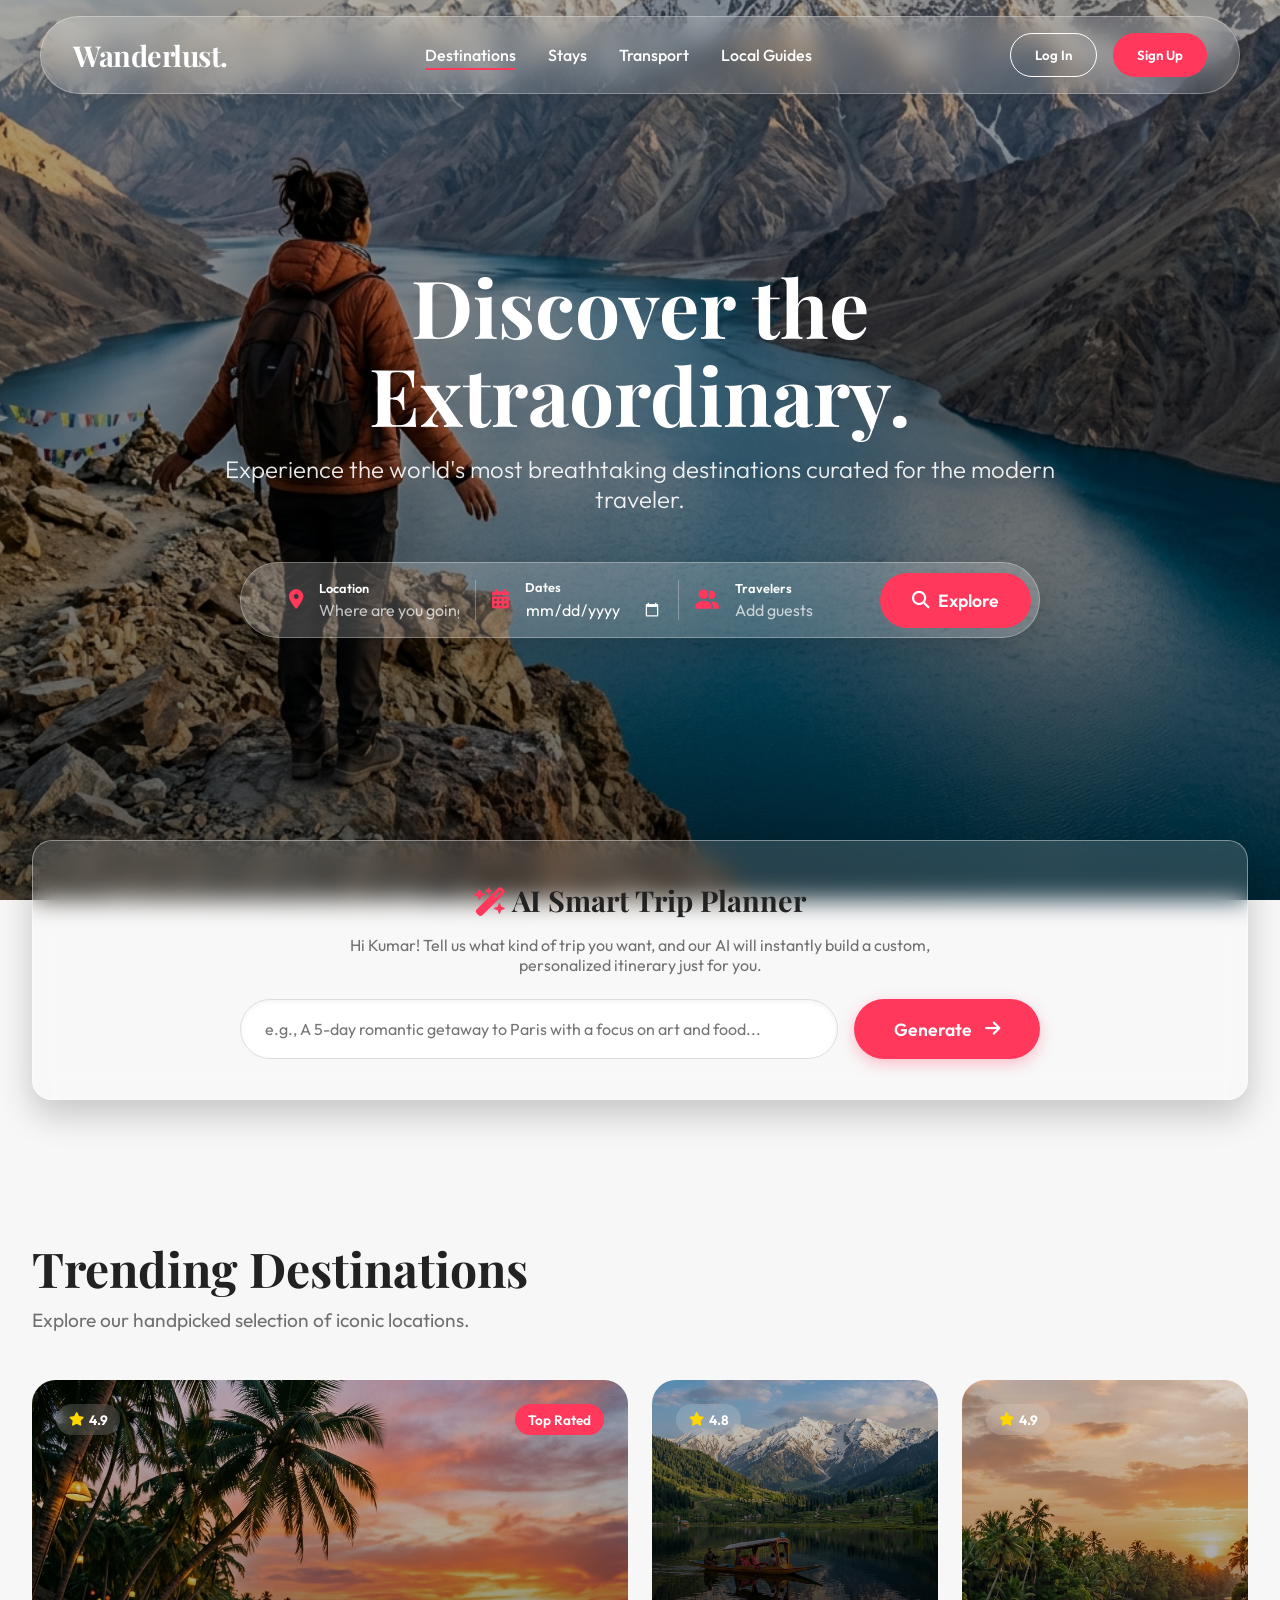
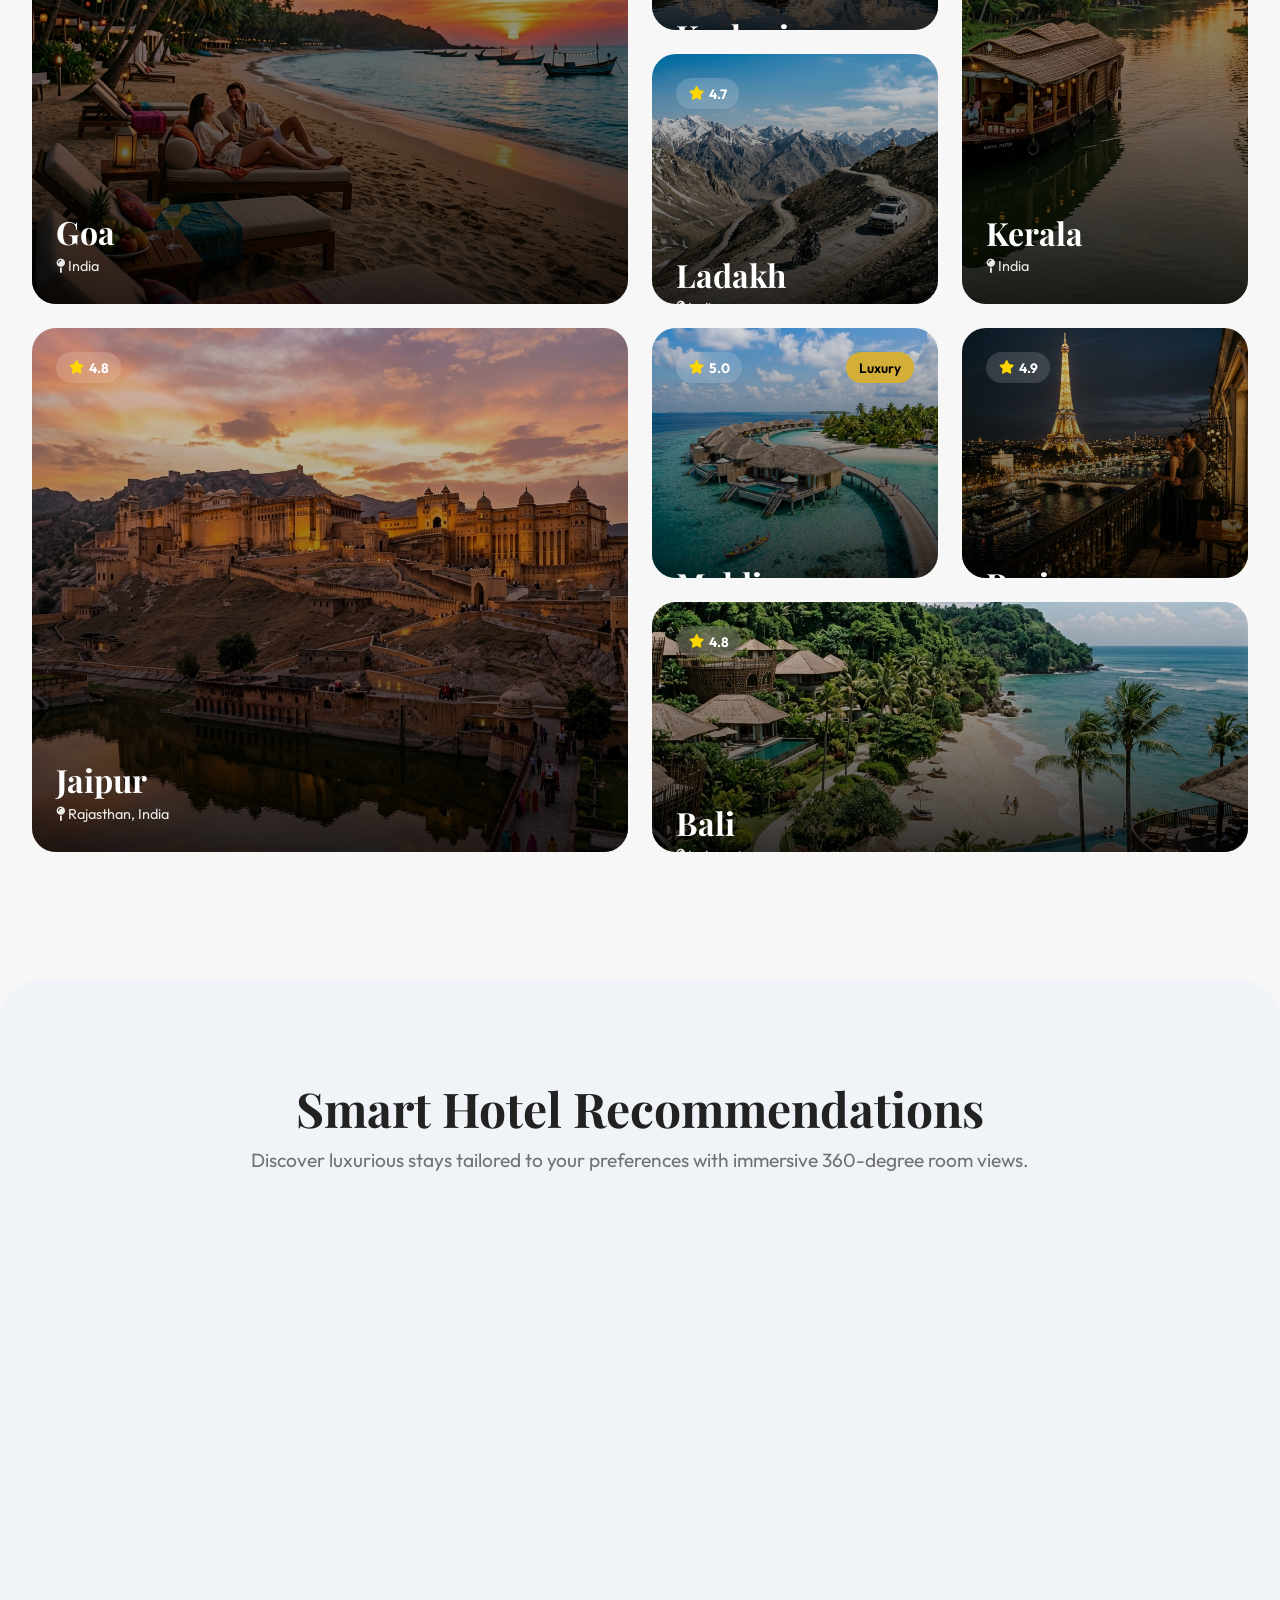
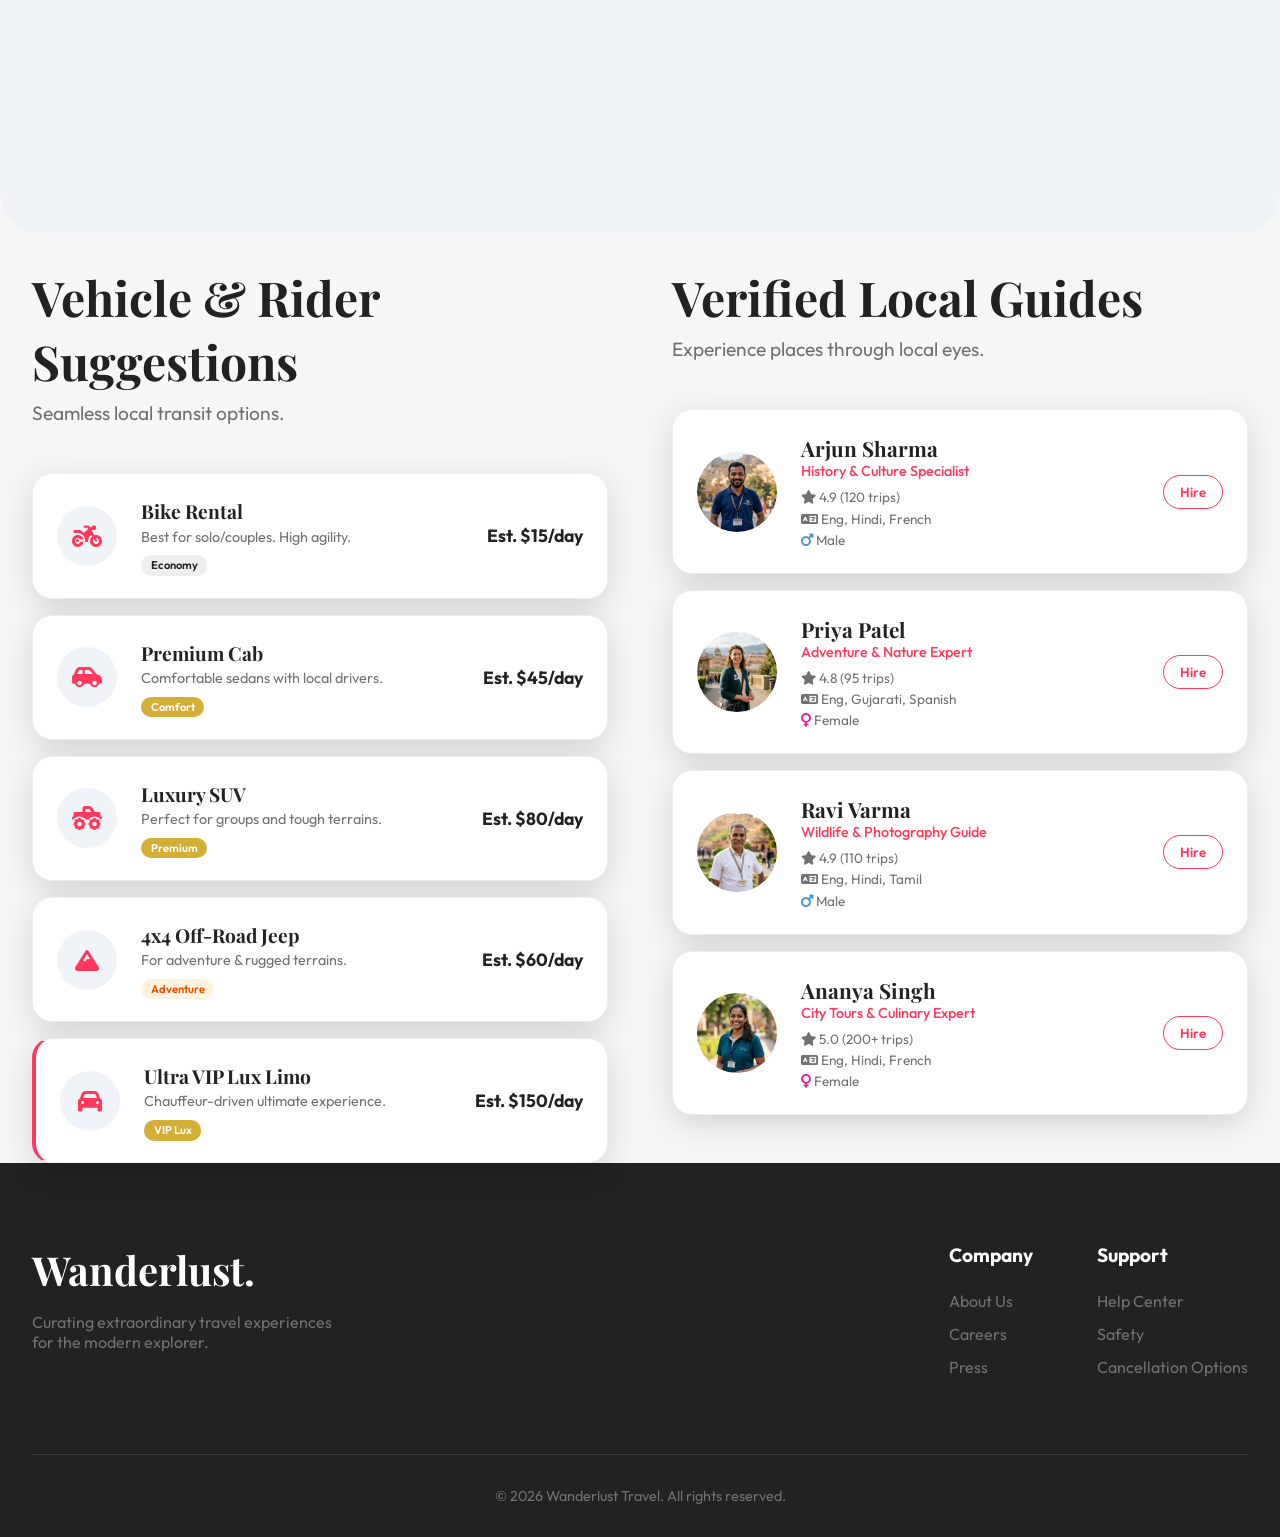
==== target/classes/static/index.html @ cfe23623 "first commit" ====
<!DOCTYPE html>
<html lang="en">
<head>
    <meta charset="UTF-8">
    <meta name="viewport" content="width=device-width, initial-scale=1.0">
    <title>Wanderlust - Luxury Travel & Smart Tourism</title>
    <!-- Google Fonts -->
    <link rel="preconnect" href="https://fonts.googleapis.com">
    <link rel="preconnect" href="https://fonts.gstatic.com" crossorigin>
    <link href="https://fonts.googleapis.com/css2?family=Outfit:wght@300;400;500;600;700;800&family=Playfair+Display:ital,wght@0,400;0,600;0,700;1,400&display=swap" rel="stylesheet">
    <!-- FontAwesome -->
    <link rel="stylesheet" href="https://cdnjs.cloudflare.com/ajax/libs/font-awesome/6.4.0/css/all.min.css">
    <!-- Custom CSS -->
    <link rel="stylesheet" href="css/style.css">
</head>
<body>
    <!-- Navbar -->
    <nav class="navbar glass">
        <div class="logo">
            <h2>Wanderlust.</h2>
        </div>
        <ul class="nav-links">
            <li><a href="#destinations" class="active">Destinations</a></li>
            <li><a href="#hotels">Stays</a></li>
            <li><a href="#transport">Transport</a></li>
            <li><a href="#guides">Local Guides</a></li>
        </ul>
        <div class="nav-actions" id="nav-actions-container">
            <button class="btn btn-outline" id="btn-login" onclick="openAuthModal('login')">Log In</button>
            <button class="btn btn-primary" id="btn-signup" onclick="openAuthModal('register')">Sign Up</button>
        </div>
    </nav>

    <!-- Hero Section -->
    <header class="hero" id="home">
        <div class="hero-bg" id="hero-bg-interactive" style="background-image: url('images/leh_hero_bg.png');"></div>
        <div class="hero-overlay"></div>
        <div class="hero-content">
            <h1 class="hero-title">Discover the Extraordinary.</h1>
            <p class="hero-subtitle">Experience the world's most breathtaking destinations curated for the modern traveler.</p>
            
            <div class="search-bar glass">
                <div class="search-input">
                    <i class="fa-solid fa-location-dot"></i>
                    <div style="position: relative; width: 100%;">
                        <label>Location</label>
                        <input type="text" id="search-location" placeholder="Where are you going?" oninput="handleLocationSearch(this.value)" autocomplete="off">
                        <div id="location-suggestions" class="suggestions-box"></div>
                    </div>
                </div>
                <div class="divider"></div>
                <div class="search-input">
                    <i class="fa-solid fa-calendar-days"></i>
                    <div>
                        <label>Dates</label>
                        <input type="date" id="search-dates" style="color-scheme: dark;">
                    </div>
                </div>
                <div class="divider"></div>
                <div class="search-input">
                    <i class="fa-solid fa-user-group"></i>
                    <div>
                        <label>Travelers</label>
                        <input type="text" placeholder="Add guests">
                    </div>
                </div>
                <button class="btn btn-search" onclick="document.getElementById('destinations').scrollIntoView({behavior: 'smooth'})"><i class="fa-solid fa-magnifying-glass"></i> Explore</button>
            </div>
        </div>
    </header>

    <!-- Personalized AI Travel Planner Section -->
    <section class="container" style="position: relative; z-index: 10; margin-top: -60px; margin-bottom: 40px;">
        <div class="glass" style="padding: 2.5rem; border-radius: 20px; display: flex; flex-direction: column; gap: 1rem; align-items: center; text-align: center; border: 1px solid rgba(255, 255, 255, 0.4); box-shadow: 0 15px 35px rgba(0,0,0,0.2);">
            <h3 style="font-size: 1.8rem; color: var(--dark); font-family: var(--font-heading);">
                <i class="fa-solid fa-wand-magic-sparkles" style="color: var(--primary);"></i> AI Smart Trip Planner
            </h3>
            <p style="color: var(--dark-muted); font-size: 1rem; max-width: 600px;">
                Hi Kumar! Tell us what kind of trip you want, and our AI will instantly build a custom, personalized itinerary just for you.
            </p>
            <div style="display: flex; width: 100%; max-width: 800px; gap: 1rem; flex-wrap: wrap; margin-top: 0.5rem;">
                <input type="text" id="ai-prompt" placeholder="e.g., A 5-day romantic getaway to Paris with a focus on art and food..." style="flex: 1; padding: 1.2rem 1.5rem; border: 1px solid #ddd; border-radius: 50px; font-size: 1rem; min-width: 250px; outline: none; box-shadow: inset 0 2px 5px rgba(0,0,0,0.05); font-family: var(--font-body);">
                <button class="btn btn-primary" onclick="generateAITrip()" style="border-radius: 50px; padding: 0 2.5rem; font-size: 1.1rem; display: flex; align-items: center; gap: 0.8rem; box-shadow: 0 5px 15px rgba(255,56,92,0.3);">
                    Generate <i class="fa-solid fa-arrow-right"></i>
                </button>
            </div>
            
            <!-- AI Result Area -->
            <div id="ai-result" style="display: none; width: 100%; max-width: 800px; text-align: left; background: #fff; padding: 2rem; border-radius: 16px; margin-top: 1.5rem; border: 1px solid #EEE; box-shadow: 0 10px 20px rgba(0,0,0,0.05);">
                <div id="ai-loader" style="display: flex; align-items: center; gap: 1rem; color: var(--dark-muted);">
                    <i class="fa-solid fa-circle-notch fa-spin" style="font-size: 1.5rem; color: var(--primary);"></i> 
                    <span>Analyzing your preferences and crafting the perfect journey...</span>
                </div>
                <div id="ai-content" style="display: none;">
                    <!-- Injected by JS -->
                </div>
            </div>
        </div>
    </section>
    <!-- Destinations Section -->
    <section class="destinations" id="destinations">
        <div class="section-header">
            <h2>Trending Destinations</h2>
            <p>Explore our handpicked selection of iconic locations.</p>
        </div>
        
        <div class="gallery-grid">
            <!-- Goa -->
            <div class="destination-card large-card">
                <div class="card-bg" style="background-image: url('images/goa_beach_1778876151732.png');"></div>
                <div class="card-overlay"></div>
                <div class="card-content">
                    <div class="card-header">
                        <span class="badge rating"><i class="fa-solid fa-star"></i> 4.9</span>
                        <span class="badge tag">Top Rated</span>
                    </div>
                    <div class="card-info">
                        <h3>Goa</h3>
                        <p class="location"><i class="fa-solid fa-map-pin"></i> India</p>
                        <p class="tagline">The ultimate party & beach paradise.</p>
                        
                        <div class="famous-for">
                            <h4>Famous For:</h4>
                            <div class="feature-chips">
                                <span class="chip"><i class="fa-solid fa-umbrella-beach"></i> Beaches</span>
                                <span class="chip"><i class="fa-solid fa-martini-glass-citrus"></i> Nightlife</span>
                                <span class="chip"><i class="fa-solid fa-water"></i> Water Sports</span>
                                <span class="chip"><i class="fa-solid fa-fish"></i> Seafood</span>
                            </div>
                            <button class="btn btn-explore mt-2" onclick="openExploreModal(this)">Explore More <i class="fa-solid fa-arrow-right"></i></button>
                        </div>
                    </div>
                </div>
            </div>

            <!-- Kashmir -->
            <div class="destination-card">
                <div class="card-bg" style="background-image: url('images/kashmir_valley_1778876169621.png');"></div>
                <div class="card-overlay"></div>
                <div class="card-content">
                    <div class="card-header">
                        <span class="badge rating"><i class="fa-solid fa-star"></i> 4.8</span>
                    </div>
                    <div class="card-info">
                        <h3>Kashmir</h3>
                        <p class="location"><i class="fa-solid fa-map-pin"></i> India</p>
                        <p class="tagline">Paradise on Earth.</p>
                        <div class="famous-for">
                            <h4>Famous For:</h4>
                            <div class="feature-chips">
                                <span class="chip"><i class="fa-regular fa-snowflake"></i> Snowfall</span>
                                <span class="chip"><i class="fa-solid fa-mountain"></i> Valleys</span>
                                <span class="chip"><i class="fa-solid fa-sailboat"></i> Shikara</span>
                            </div>
                            <button class="btn btn-explore mt-2" onclick="openExploreModal(this)">Explore More</button>
                        </div>
                    </div>
                </div>
            </div>

            <!-- Kerala -->
            <div class="destination-card tall-card">
                <div class="card-bg" style="background-image: url('images/kerala_backwaters_1778876183396.png');"></div>
                <div class="card-overlay"></div>
                <div class="card-content">
                    <div class="card-header">
                        <span class="badge rating"><i class="fa-solid fa-star"></i> 4.9</span>
                    </div>
                    <div class="card-info">
                        <h3>Kerala</h3>
                        <p class="location"><i class="fa-solid fa-map-pin"></i> India</p>
                        <p class="tagline">God's own country.</p>
                        <div class="famous-for">
                            <h4>Famous For:</h4>
                            <div class="feature-chips">
                                <span class="chip"><i class="fa-solid fa-leaf"></i> Nature</span>
                                <span class="chip"><i class="fa-solid fa-spa"></i> Ayurveda</span>
                                <span class="chip"><i class="fa-solid fa-ship"></i> Houseboats</span>
                            </div>
                            <button class="btn btn-explore mt-2" onclick="openExploreModal(this)">Explore More</button>
                        </div>
                    </div>
                </div>
            </div>

            <!-- Ladakh -->
            <div class="destination-card">
                <div class="card-bg" style="background-image: url('images/ladakh_mountains_1778876199511.png');"></div>
                <div class="card-overlay"></div>
                <div class="card-content">
                    <div class="card-header">
                        <span class="badge rating"><i class="fa-solid fa-star"></i> 4.7</span>
                    </div>
                    <div class="card-info">
                        <h3>Ladakh</h3>
                        <p class="location"><i class="fa-solid fa-map-pin"></i> India</p>
                        <p class="tagline">The land of high passes.</p>
                        <div class="famous-for">
                            <h4>Famous For:</h4>
                            <div class="feature-chips">
                                <span class="chip"><i class="fa-solid fa-motorcycle"></i> Biking</span>
                                <span class="chip"><i class="fa-solid fa-mountain-sun"></i> Adventure</span>
                            </div>
                            <button class="btn btn-explore mt-2" onclick="openExploreModal(this)">Explore More</button>
                        </div>
                    </div>
                </div>
            </div>

            <!-- Jaipur -->
            <div class="destination-card large-card">
                <div class="card-bg" style="background-image: url('images/jaipur_palace_1778876221157.png');"></div>
                <div class="card-overlay"></div>
                <div class="card-content">
                    <div class="card-header">
                        <span class="badge rating"><i class="fa-solid fa-star"></i> 4.8</span>
                    </div>
                    <div class="card-info">
                        <h3>Jaipur</h3>
                        <p class="location"><i class="fa-solid fa-map-pin"></i> Rajasthan, India</p>
                        <p class="tagline">The Pink City.</p>
                        <div class="famous-for">
                            <h4>Famous For:</h4>
                            <div class="feature-chips">
                                <span class="chip"><i class="fa-brands fa-fort-awesome"></i> Palaces & Forts</span>
                                <span class="chip"><i class="fa-solid fa-masks-theater"></i> Culture</span>
                                <span class="chip"><i class="fa-solid fa-shop"></i> Markets</span>
                            </div>
                            <button class="btn btn-explore mt-2" onclick="openExploreModal(this)">Explore More</button>
                        </div>
                    </div>
                </div>
            </div>

            <!-- Maldives -->
            <div class="destination-card">
                <div class="card-bg" style="background-image: url('images/maldives_resort_1778876240155.png');"></div>
                <div class="card-overlay"></div>
                <div class="card-content">
                    <div class="card-header">
                        <span class="badge rating"><i class="fa-solid fa-star"></i> 5.0</span>
                        <span class="badge tag luxury">Luxury</span>
                    </div>
                    <div class="card-info">
                        <h3>Maldives</h3>
                        <p class="location"><i class="fa-solid fa-map-pin"></i> Maldives</p>
                        <p class="tagline">A tropical paradise.</p>
                        <div class="famous-for">
                            <h4>Famous For:</h4>
                            <div class="feature-chips">
                                <span class="chip"><i class="fa-solid fa-house-tsunami"></i> Water Villas</span>
                                <span class="chip"><i class="fa-solid fa-ring"></i> Honeymoon</span>
                                <span class="chip"><i class="fa-solid fa-mask-face"></i> Scuba Diving</span>
                            </div>
                            <button class="btn btn-explore mt-2" onclick="openExploreModal(this)">Explore More</button>
                        </div>
                    </div>
                </div>
            </div>

            <!-- Paris -->
            <div class="destination-card">
                <div class="card-bg" style="background-image: url('images/paris_eiffel_1778876257651.png');"></div>
                <div class="card-overlay"></div>
                <div class="card-content">
                    <div class="card-header">
                        <span class="badge rating"><i class="fa-solid fa-star"></i> 4.9</span>
                    </div>
                    <div class="card-info">
                        <h3>Paris</h3>
                        <p class="location"><i class="fa-solid fa-map-pin"></i> France</p>
                        <p class="tagline">The city of love & lights.</p>
                        <div class="famous-for">
                            <h4>Famous For:</h4>
                            <div class="feature-chips">
                                <span class="chip"><i class="fa-solid fa-monument"></i> Eiffel Tower</span>
                                <span class="chip"><i class="fa-solid fa-shirt"></i> Fashion</span>
                                <span class="chip"><i class="fa-solid fa-mug-hot"></i> Cafes</span>
                            </div>
                            <button class="btn btn-explore mt-2" onclick="openExploreModal(this)">Explore More</button>
                        </div>
                    </div>
                </div>
            </div>

            <!-- Bali -->
            <div class="destination-card wide-card">
                <div class="card-bg" style="background-image: url('images/bali_beach_1778876276619.png');"></div>
                <div class="card-overlay"></div>
                <div class="card-content">
                    <div class="card-header">
                        <span class="badge rating"><i class="fa-solid fa-star"></i> 4.8</span>
                    </div>
                    <div class="card-info">
                        <h3>Bali</h3>
                        <p class="location"><i class="fa-solid fa-map-pin"></i> Indonesia</p>
                        <p class="tagline">Island of the Gods.</p>
                        <div class="famous-for">
                            <h4>Famous For:</h4>
                            <div class="feature-chips">
                                <span class="chip"><i class="fa-solid fa-umbrella-beach"></i> Beaches</span>
                                <span class="chip"><i class="fa-solid fa-hotel"></i> Resorts</span>
                                <span class="chip"><i class="fa-solid fa-music"></i> Nightlife</span>
                                <span class="chip"><i class="fa-solid fa-leaf"></i> Nature</span>
                            </div>
                            <button class="btn btn-explore mt-2" onclick="openExploreModal(this)">Explore More</button>
                        </div>
                    </div>
                </div>
            </div>

        </div>
    </section>

    <!-- Smart Hotel Recommendations -->
    <section class="hotels" id="hotels">
        <div class="section-header center">
            <h2>Smart Hotel Recommendations</h2>
            <p>Discover luxurious stays tailored to your preferences with immersive 360-degree room views.</p>
        </div>
        
        <div class="hotel-carousel">
            <!-- Hotel 1 -->
            <div class="hotel-card glass">
                <div class="hotel-img" style="background-image: url('images/hotel_room_goa.png');">
                    <div class="heart-icon"><i class="fa-regular fa-heart"></i></div>
                    <button class="btn btn-360" onclick="open360Modal(3)"><i class="fa-solid fa-vr-cardboard"></i> 360° View</button>
                </div>
                <div class="hotel-details">
                    <div class="hotel-title-row">
                        <h3>Taj Exotica Resort</h3>
                        <span class="rating"><i class="fa-solid fa-star"></i> 5.0</span>
                    </div>
                    <p class="hotel-location"><i class="fa-solid fa-map-pin"></i> Goa, India</p>
                    <div class="hotel-facilities">
                        <span><i class="fa-solid fa-wifi"></i> Free Wifi</span>
                        <span><i class="fa-solid fa-person-swimming"></i> Pool</span>
                        <span><i class="fa-solid fa-utensils"></i> Breakfast</span>
                        <span><i class="fa-solid fa-spa"></i> Spa</span>
                    </div>
                    <div class="hotel-price-row">
                        <div class="price">
                            <h4>$350</h4>
                            <p>/ night</p>
                        </div>
                        <button class="btn btn-primary">Book Now</button>
                    </div>
                </div>
            </div>

            <!-- Additional hotels can be added here or generated dynamically -->
            <!-- Hotel 2 (Placeholder using same image for layout demo) -->
            <div class="hotel-card glass">
                <div class="hotel-img" style="background-image: url('images/hotel_room_palace.png');">
                    <div class="heart-icon"><i class="fa-regular fa-heart"></i></div>
                    <button class="btn btn-360" onclick="open360Modal(0)"><i class="fa-solid fa-vr-cardboard"></i> 360° View</button>
                </div>
                <div class="hotel-details">
                    <div class="hotel-title-row">
                        <h3>Rambagh Palace</h3>
                        <span class="rating"><i class="fa-solid fa-star"></i> 4.9</span>
                    </div>
                    <p class="hotel-location"><i class="fa-solid fa-map-pin"></i> Jaipur, India</p>
                    <div class="hotel-facilities">
                        <span><i class="fa-solid fa-wifi"></i> Free Wifi</span>
                        <span><i class="fa-solid fa-crown"></i> Royal Suite</span>
                        <span><i class="fa-solid fa-utensils"></i> Dining</span>
                    </div>
                    <div class="hotel-price-row">
                        <div class="price">
                            <h4>$450</h4>
                            <p>/ night</p>
                        </div>
                        <button class="btn btn-primary">Book Now</button>
                    </div>
                </div>
            </div>
            
            <div class="hotel-card glass">
                <div class="hotel-img" style="background-image: url('images/hotel_room_maldives.png');">
                    <div class="heart-icon"><i class="fa-regular fa-heart"></i></div>
                    <button class="btn btn-360" onclick="open360Modal(1)"><i class="fa-solid fa-vr-cardboard"></i> 360° View</button>
                </div>
                <div class="hotel-details">
                    <div class="hotel-title-row">
                        <h3>Soneva Jani</h3>
                        <span class="rating"><i class="fa-solid fa-star"></i> 5.0</span>
                    </div>
                    <p class="hotel-location"><i class="fa-solid fa-map-pin"></i> Maldives</p>
                    <div class="hotel-facilities">
                        <span><i class="fa-solid fa-water"></i> Water Villa</span>
                        <span><i class="fa-solid fa-person-swimming"></i> Private Pool</span>
                        <span><i class="fa-solid fa-martini-glass"></i> Mini Bar</span>
                    </div>
                    <div class="hotel-price-row">
                        <div class="price">
                            <h4>$850</h4>
                            <p>/ night</p>
                        </div>
                        <button class="btn btn-primary">Book Now</button>
                    </div>
                </div>
            </div>
            <div class="hotel-card glass">
                <div class="hotel-img" style="background-image: url('images/hotel_room_leh.png');">
                    <div class="heart-icon"><i class="fa-regular fa-heart"></i></div>
                    <button class="btn btn-360" onclick="open360Modal(2)"><i class="fa-solid fa-vr-cardboard"></i> 360° View</button>
                </div>
                <div class="hotel-details">
                    <div class="hotel-title-row">
                        <h3>The Grand Dragon</h3>
                        <span class="rating"><i class="fa-solid fa-star"></i> 4.8</span>
                    </div>
                    <p class="hotel-location"><i class="fa-solid fa-map-pin"></i> Leh Ladakh, India</p>
                    <div class="hotel-facilities">
                        <span><i class="fa-solid fa-mountain"></i> Mountain View</span>
                        <span><i class="fa-solid fa-fire"></i> Heater</span>
                        <span><i class="fa-solid fa-wifi"></i> Free Wifi</span>
                    </div>
                    <div class="hotel-price-row">
                        <div class="price">
                            <h4>$250</h4>
                            <p>/ night</p>
                        </div>
                        <button class="btn btn-primary">Book Now</button>
                    </div>
                </div>
            </div>
        </div>
    </section>

    <!-- Logistics Section: Transport & Guides -->
    <section class="logistics container" id="logistics">
        <div class="logistics-grid">
            <!-- Transport -->
            <div class="transport-section" id="transport">
                <div class="section-header">
                    <h2>Vehicle & Rider Suggestions</h2>
                    <p>Seamless local transit options.</p>
                </div>
                <div class="transport-cards">
                    <div class="transport-card glass hover-float">
                        <div class="icon-circle"><i class="fa-solid fa-motorcycle"></i></div>
                        <div class="transport-info">
                            <h4>Bike Rental</h4>
                            <p>Best for solo/couples. High agility.</p>
                            <div class="tags">
                                <span class="tag">Economy</span>
                            </div>
                        </div>
                        <div class="transport-price">Est. $15/day</div>
                    </div>
                    <div class="transport-card glass hover-float">
                        <div class="icon-circle"><i class="fa-solid fa-car-side"></i></div>
                        <div class="transport-info">
                            <h4>Premium Cab</h4>
                            <p>Comfortable sedans with local drivers.</p>
                            <div class="tags">
                                <span class="tag luxury">Comfort</span>
                            </div>
                        </div>
                        <div class="transport-price">Est. $45/day</div>
                    </div>
                    <div class="transport-card glass hover-float">
                        <div class="icon-circle"><i class="fa-solid fa-truck-monster"></i></div>
                        <div class="transport-info">
                            <h4>Luxury SUV</h4>
                            <p>Perfect for groups and tough terrains.</p>
                            <div class="tags">
                                <span class="tag luxury">Premium</span>
                            </div>
                        </div>
                        <div class="transport-price">Est. $80/day</div>
                    </div>
                    <div class="transport-card glass hover-float">
                        <div class="icon-circle"><i class="fa-solid fa-mountain"></i></div>
                        <div class="transport-info">
                            <h4>4x4 Off-Road Jeep</h4>
                            <p>For adventure & rugged terrains.</p>
                            <div class="tags">
                                <span class="tag" style="background: #FFF3E0; color: #E65100;">Adventure</span>
                            </div>
                        </div>
                        <div class="transport-price">Est. $60/day</div>
                    </div>
                    <div class="transport-card glass hover-float" style="border-left: 4px solid var(--primary);">
                        <div class="icon-circle"><i class="fa-solid fa-car"></i></div>
                        <div class="transport-info">
                            <h4>Ultra VIP Lux Limo</h4>
                            <p>Chauffeur-driven ultimate experience.</p>
                            <div class="tags">
                                <span class="tag luxury">VIP Lux</span>
                            </div>
                        </div>
                        <div class="transport-price">Est. $150/day</div>
                    </div>
                </div>
            </div>
            <!-- Local Guides -->
            <div class="guides-section" id="guides">
                <div class="section-header">
                    <h2>Verified Local Guides</h2>
                    <p>Experience places through local eyes.</p>
                </div>
                <div class="guide-cards">
                    <div class="guide-card glass hover-float">
                        <img src="images/male_guide_3.png" alt="Male Guide" class="guide-img" onclick="window.location.href='guide-profile.html?name=Arjun%20Sharma&img=images/male_guide_3.png&price=50'">
                        <div class="guide-info">
                            <h4>Arjun Sharma</h4>
                            <p class="specialty">History &amp; Culture Specialist</p>
                            <div class="guide-meta">
                                <span><i class="fa-solid fa-star"></i> 4.9 (120 trips)</span>
                                <span><i class="fa-solid fa-language"></i> Eng, Hindi, French</span>
                                <span><i class="fa-solid fa-mars" style="color:#4A90D9;"></i> Male</span>
                            </div>
                        </div>
                        <button class="btn btn-outline btn-small" onclick="openBookingModal('guide','Arjun Sharma','$50/day')">Hire</button>
                    </div>
                    <div class="guide-card glass hover-float">
                        <img src="images/female_guide.png" alt="Female Guide" class="guide-img" onclick="window.location.href='guide-profile.html?name=Priya%20Patel&img=images/female_guide.png&price=45'">
                        <div class="guide-info">
                            <h4>Priya Patel</h4>
                            <p class="specialty">Adventure &amp; Nature Expert</p>
                            <div class="guide-meta">
                                <span><i class="fa-solid fa-star"></i> 4.8 (95 trips)</span>
                                <span><i class="fa-solid fa-language"></i> Eng, Gujarati, Spanish</span>
                                <span><i class="fa-solid fa-venus" style="color:#E91E8C;"></i> Female</span>
                            </div>
                        </div>
                        <button class="btn btn-outline btn-small" onclick="openBookingModal('guide','Priya Patel','$45/day')">Hire</button>
                    </div>
                    <div class="guide-card glass hover-float">
                        <img src="images/male_guide_4.png" alt="Male Guide" class="guide-img" onclick="window.location.href='guide-profile.html?name=Ravi%20Varma&img=images/male_guide_4.png&price=55'">
                        <div class="guide-info">
                            <h4>Ravi Varma</h4>
                            <p class="specialty">Wildlife &amp; Photography Guide</p>
                            <div class="guide-meta">
                                <span><i class="fa-solid fa-star"></i> 4.9 (110 trips)</span>
                                <span><i class="fa-solid fa-language"></i> Eng, Hindi, Tamil</span>
                                <span><i class="fa-solid fa-mars" style="color:#4A90D9;"></i> Male</span>
                            </div>
                        </div>
                        <button class="btn btn-outline btn-small" onclick="openBookingModal('guide','Ravi Varma','$55/day')">Hire</button>
                    </div>
                    <div class="guide-card glass hover-float">
                        <img src="images/female_guide_2.png" alt="Female Guide" class="guide-img" onclick="window.location.href='guide-profile.html?name=Ananya%20Singh&img=images/female_guide_2.png&price=60'">
                        <div class="guide-info">
                            <h4>Ananya Singh</h4>
                            <p class="specialty">City Tours &amp; Culinary Expert</p>
                            <div class="guide-meta">
                                <span><i class="fa-solid fa-star"></i> 5.0 (200+ trips)</span>
                                <span><i class="fa-solid fa-language"></i> Eng, Hindi, French</span>
                                <span><i class="fa-solid fa-venus" style="color:#E91E8C;"></i> Female</span>
                            </div>
                        </div>
                        <button class="btn btn-outline btn-small" onclick="openBookingModal('guide','Ananya Singh','$60/day')">Hire</button>
                    </div>
                </div>
            </div>
        </div>
    </section>

    <!-- 360 Room View Modal -->
    <div class="modal modal-top" id="modal-360">
        <div class="modal-content" style="max-width: 950px; padding: 0; overflow: hidden; background: #111;">
            <button class="close-btn" onclick="close360Modal()" style="background: rgba(255,255,255,0.15); color: #fff; z-index: 10;"><i class="fa-solid fa-xmark"></i></button>
            
            <div style="padding: 1.5rem 2rem 1rem; background: #1a1a1a; border-bottom: 1px solid #333;">
                <h3 style="color: #fff; font-size: 1.5rem; margin-bottom: 0.8rem;"><i class="fa-solid fa-vr-cardboard" style="color: var(--primary);"></i> &nbsp;Interactive 360° Room Explorer</h3>
                <p style="color: #aaa; font-size: 0.9rem; margin-bottom: 1rem;">Drag left/right to pan the room view. Click a room tab to switch.</p>
                <!-- Room Tabs -->
                <div style="display: flex; gap: 0.8rem; flex-wrap: wrap;">
                    <button class="room-tab active" id="tab-0" onclick="switchRoom(0)">🏨 Luxury Suite</button>
                    <button class="room-tab" id="tab-1" onclick="switchRoom(1)">🌊 Ocean Villa</button>
                    <button class="room-tab" id="tab-2" onclick="switchRoom(2)">🏔️ Mountain Chalet</button>
                    <button class="room-tab" id="tab-3" onclick="switchRoom(3)">🏖️ Beach Resort</button>
                </div>
            </div>

            <div class="pano-container" id="pano-container">
                <div class="pano-image" id="pano-image"></div>
                <div class="pano-instructions"><i class="fa-solid fa-arrows-left-right"></i> Drag to explore</div>
            </div>

            <div style="padding: 1rem 2rem; background: #1a1a1a; display: flex; justify-content: space-between; align-items: center; border-top: 1px solid #333;">
                <div>
                    <span id="room-name" style="color: #fff; font-weight: 700; font-size: 1.1rem;">Luxury Suite</span>
                    <span id="room-price" style="color: var(--primary); font-weight: 800; font-size: 1.3rem; margin-left: 1rem;">$350/night</span>
                </div>
                <button class="btn btn-primary" onclick="openBookingModal('hotel')">Book This Room</button>
            </div>
        </div>
    </div>


    <!-- Auth Modal -->
    <div class="modal" id="modal-auth">
        <div class="modal-content glass" style="max-width: 450px; text-align: center;">
            <button class="close-btn" onclick="closeAuthModal()"><i class="fa-solid fa-xmark"></i></button>
            
            <div id="auth-login-view">
                <h3 style="margin-bottom: 1.5rem;">Welcome Back</h3>
                <form id="login-form" class="auth-form" onsubmit="handleLogin(event)">
                    <div class="input-group">
                        <i class="fa-solid fa-user"></i>
                        <input type="text" id="login-username" placeholder="Username" required>
                    </div>
                    <div class="input-group">
                        <i class="fa-solid fa-lock"></i>
                        <input type="password" id="login-password" placeholder="Password" required>
                    </div>
                    <button type="submit" class="btn btn-primary" style="width: 100%; justify-content: center; margin-top: 1rem;">Log In</button>
                </form>
                <p style="margin-top: 1.5rem; font-size: 0.9rem;">Don't have an account? <a href="#" onclick="switchAuthView('register')" style="color: var(--primary); font-weight: 600;">Sign up</a></p>
            </div>

            <div id="auth-register-view" style="display: none;">
                <h3 style="margin-bottom: 1.5rem;">Create Account</h3>
                <form id="register-form" class="auth-form" onsubmit="handleRegister(event)">
                    <div class="input-group">
                        <i class="fa-solid fa-user"></i>
                        <input type="text" id="register-username" placeholder="Username" required>
                    </div>
                    <div class="input-group">
                        <i class="fa-solid fa-envelope"></i>
                        <input type="email" id="register-email" placeholder="Email" required>
                    </div>
                    <div class="input-group">
                        <i class="fa-solid fa-lock"></i>
                        <input type="password" id="register-password" placeholder="Password" required>
                    </div>
                    <button type="submit" class="btn btn-primary" style="width: 100%; justify-content: center; margin-top: 1rem;">Sign Up</button>
                </form>
                <p style="margin-top: 1.5rem; font-size: 0.9rem;">Already have an account? <a href="#" onclick="switchAuthView('login')" style="color: var(--primary); font-weight: 600;">Log in</a></p>
            </div>
        </div>
    </div>

    <!-- Explore Modal -->
    <div class="modal" id="modal-explore">
        <div class="modal-content glass" style="max-width: 900px; padding: 0; overflow-y: auto; max-height: 90vh;">
            <button class="close-btn" onclick="closeExploreModal()" style="z-index: 10; position: absolute; top: 1.5rem; right: 1.5rem; background: rgba(255,255,255,0.8);"><i class="fa-solid fa-xmark"></i></button>
            
            <div id="explore-img" style="height: 350px; background-size: cover; background-position: center; position: relative;">
                <div style="position: absolute; bottom: 0; left: 0; width: 100%; padding: 2rem; background: linear-gradient(to top, rgba(0,0,0,0.9), transparent); color: white;">
                    <h3 id="explore-title" style="font-size: 3rem; margin-bottom: 0.5rem; color: white;">Destination</h3>
                    <p id="explore-location" style="font-size: 1.2rem; opacity: 0.9;"><i class="fa-solid fa-map-pin"></i> Location</p>
                </div>
            </div>
            
            <div style="padding: 2rem;">
                <p id="explore-desc" style="color: var(--dark-muted); font-size: 1.1rem; line-height: 1.6; margin-bottom: 2rem;">Description goes here.</p>
                
                <div class="explore-sections">
                                     <!-- Travel Package -->
                    <div class="explore-section">
                        <h4><i class="fa-solid fa-box-open"></i> Curated Travel Package</h4>
                        <div class="package-card" style="background: linear-gradient(135deg, #FF385C11, #FF385C22); border-radius: 16px; padding: 1.5rem; display: flex; justify-content: space-between; align-items: center; border: 1px solid #FF385C44;">
                            <div>
                                <h5 style="font-size: 1.2rem; margin-bottom: 0.3rem;">The <span id="explore-pkg-name">Premium</span> Experience</h5>
                                <p style="font-size: 0.85rem; color: var(--dark-muted);">✈️ Flights &nbsp;🏨 5-Star Stay &nbsp;🗺️ Guided Tours &nbsp;🍽️ Meals</p>
                            </div>
                            <div style="text-align: right;">
                                <div style="font-size: 1.8rem; font-weight: 800; color: var(--primary);">$<span id="explore-pkg-price">1200</span></div>
                                <p style="font-size: 0.75rem; color: var(--dark-muted); margin-bottom: 0.5rem;">per person</p>
                                <button class="btn btn-primary" style="padding: 0.5rem 1.2rem; font-size: 0.9rem;" onclick="openBookingModal('package')">Book Package</button>
                            </div>
                        </div>
                    </div>

                    <!-- Nearby Places -->
                    <div class="explore-section">
                        <h4><i class="fa-solid fa-map"></i> Nearby Attractions</h4>
                        <div class="nearby-grid" id="explore-nearby-grid" style="display: grid; grid-template-columns: 1fr 1fr; gap: 1rem;">
                            <!-- Injected by JS -->
                        </div>
                    </div>

                    <!-- Location Map -->
                    <div class="explore-section">
                        <h4><i class="fa-solid fa-location-crosshairs"></i> Interactive Map</h4>
                        <div style="border-radius: 16px; overflow: hidden; border: 1px solid #EEE; height: 250px; background: #F8F9FA;">
                            <iframe id="explore-map-iframe" width="100%" height="100%" frameborder="0" style="border:0;" allowfullscreen="" aria-hidden="false" tabindex="0" src=""></iframe>
                        </div>
                    </div>

                    <!-- Recommended Stay -->
                    <div class="explore-section">
                        <h4><i class="fa-solid fa-hotel"></i> Recommended Stay</h4>
                        <div style="background: #FFF; border-radius: 16px; overflow: hidden; display: flex; border: 1px solid #EEE;">
                            <div id="explore-stay-img" style="width: 150px; min-height: 130px; background-size: cover; background-position: center; background-image: url('images/hotel_room_1778876311607.png');"></div>
                            <div style="padding: 1.5rem; flex: 1;">
                                <h5 style="font-size: 1.2rem; margin-bottom: 0.3rem;" id="explore-stay-name">Luxury Resort</h5>
                                <p style="font-size: 0.85rem; color: var(--dark-muted); margin-bottom: 0.3rem;"><i class="fa-solid fa-star" style="color: gold;"></i> 5.0 &bull; Breakfast Included &bull; Free WiFi</p>
                                <p style="font-size: 1rem; font-weight: 700; color: var(--primary); margin-bottom: 1rem;">$<span id="explore-stay-price">350</span>/night</p>
                                <div style="display: flex; gap: 0.5rem;">
                                    <button class="btn btn-primary" style="padding: 0.4rem 1rem; font-size: 0.85rem;" onclick="openBookingModal('hotel')">Book Room</button>
                                    <button class="btn btn-outline" id="explore-stay-360-btn" style="padding: 0.4rem 1rem; font-size: 0.85rem; border-color: var(--dark-muted); color: var(--dark-muted);" onclick="open360Modal()">360° View</button>
                                </div>
                            </div>
                        </div>
                    </div>

                    <!-- Vehicle Options -->
                    <div class="explore-section">
                        <h4><i class="fa-solid fa-car"></i> Vehicle Options</h4>
                        <div style="display: grid; grid-template-columns: 1fr 1fr 1fr; gap: 0.8rem;">
                            <div class="vehicle-opt" onclick="openBookingModal('car', 'Bike Rental', '$15/day')">
                                <div class="v-icon"><i class="fa-solid fa-motorcycle"></i></div>
                                <p class="v-name">Bike Rental</p>
                                <p class="v-price">$15/day</p>
                                <span class="v-book">Book</span>
                            </div>
                            <div class="vehicle-opt" onclick="openBookingModal('car', 'Premium Cab', '$45/day')">
                                <div class="v-icon"><i class="fa-solid fa-car-side"></i></div>
                                <p class="v-name">Premium Cab</p>
                                <p class="v-price">$45/day</p>
                                <span class="v-book">Book</span>
                            </div>
                            <div class="vehicle-opt" onclick="openBookingModal('car', 'Luxury SUV', '$80/day')">
                                <div class="v-icon"><i class="fa-solid fa-truck-monster"></i></div>
                                <p class="v-name">Luxury SUV</p>
                                <p class="v-price">$80/day</p>
                                <span class="v-book">Book</span>
                            </div>
                        </div>
                    </div>

                    <!-- Local Guide & Transport -->
                    <div class="explore-section">
                        <h4><i class="fa-solid fa-user-tie"></i> Local Driver &amp; Guide</h4>
                        <div style="display: grid; grid-template-columns: 1fr 1fr; gap: 1rem;">
                            <div style="background: #FFF; border-radius: 16px; padding: 1.2rem; display: flex; flex-direction: column; align-items: center; text-align: center; border: 1px solid #EEE; gap: 0.5rem;">
                                <img src="images/male_guide_3.png" style="width: 65px; height: 65px; border-radius: 50%; object-fit: cover; border: 3px solid var(--primary); cursor: pointer;" onclick="window.location.href='guide-profile.html?name=Rajesh%20Kumar&img=images/male_guide_3.png&price=50'">
                                <h5 style="margin: 0;">Rajesh Kumar</h5>
                                <p style="font-size: 0.8rem; color: var(--dark-muted);">🌟 4.9 &bull; Eng, Hindi &bull; 150+ trips</p>
                                <p style="font-size: 0.8rem; color: var(--dark-muted);">History &amp; Culture Specialist</p>
                                <button class="btn btn-primary" style="padding: 0.4rem 1.2rem; font-size: 0.85rem; width: 100%;" onclick="openBookingModal('guide', 'Rajesh Kumar')">Hire — $50/day</button>
                            </div>
                            <div style="background: #FFF; border-radius: 16px; padding: 1.2rem; display: flex; flex-direction: column; align-items: center; text-align: center; border: 1px solid #EEE; gap: 0.5rem;">
                                <img src="images/female_guide.png" style="width: 65px; height: 65px; border-radius: 50%; object-fit: cover; border: 3px solid var(--secondary); cursor: pointer;" onclick="window.location.href='guide-profile.html?name=Priya%20Mehta&img=images/female_guide.png&price=45'">
                                <h5 style="margin: 0;">Priya Mehta</h5>
                                <p style="font-size: 0.8rem; color: var(--dark-muted);">🌟 4.8 &bull; Eng, Local &bull; 90+ trips</p>
                                <p style="font-size: 0.8rem; color: var(--dark-muted);">Adventure &amp; Nature Expert</p>
                                <button class="btn btn-primary" style="padding: 0.4rem 1.2rem; font-size: 0.85rem; width: 100%;" onclick="openBookingModal('guide', 'Priya Mehta')">Hire — $45/day</button>
                            </div>
                        </div>
                    </div>

                </div>
            </div>
        </div>
    </div>

    <!-- Booking Modal -->
    <div class="modal" id="modal-booking">
        <div class="modal-content glass" style="max-width: 480px;">
            <button class="close-btn" onclick="closeBookingModal()"><i class="fa-solid fa-xmark"></i></button>
            <div id="booking-icon" style="font-size: 2.5rem; margin-bottom: 0.5rem; text-align: center;"></div>
            <h3 id="booking-title" style="text-align: center; margin-bottom: 0.3rem;">Confirm Booking</h3>
            <p id="booking-subtitle" style="text-align: center; color: var(--dark-muted); margin-bottom: 1.5rem; font-size: 0.95rem;"></p>
            <form class="auth-form" onsubmit="handleBookingSubmit(event)">
                <div class="input-group">
                    <i class="fa-solid fa-user"></i>
                    <input type="text" id="booking-name" placeholder="Full Name" required>
                </div>
                <div class="input-group">
                    <i class="fa-solid fa-envelope"></i>
                    <input type="email" id="booking-email" placeholder="Email Address" required>
                </div>
                <div class="input-group">
                    <i class="fa-solid fa-phone"></i>
                    <input type="tel" id="booking-phone" placeholder="Phone Number" required>
                </div>
                <div style="display: grid; grid-template-columns: 1fr 1fr; gap: 1rem;">
                    <div class="input-group">
                        <i class="fa-solid fa-calendar-check"></i>
                        <input type="date" id="booking-checkin" required>
                    </div>
                    <div class="input-group">
                        <i class="fa-solid fa-calendar-xmark"></i>
                        <input type="date" id="booking-checkout">
                    </div>
                </div>
                <div class="input-group" id="booking-guests-group">
                    <i class="fa-solid fa-user-group"></i>
                    <input type="number" id="booking-guests" placeholder="No. of Guests" min="1" max="20">
                </div>
                <div style="background: #F8F9FA; border-radius: 12px; padding: 1rem; display: flex; justify-content: space-between; align-items: center;">
                    <span style="color: var(--dark-muted); font-size: 0.9rem;">Estimated Total</span>
                    <span id="booking-total" style="font-size: 1.5rem; font-weight: 800; color: var(--primary);">$350</span>
                </div>
                <button type="submit" class="btn btn-primary" style="width: 100%; justify-content: center; padding: 1rem; font-size: 1.1rem;">
                    <i class="fa-solid fa-lock"></i>&nbsp; Confirm &amp; Pay Securely
                </button>
            </form>
        </div>
    </div>

    <!-- Booking Success Modal -->
    <div class="modal" id="modal-success">
        <div class="modal-content glass" style="max-width: 420px; text-align: center; padding: 3rem 2rem;">
            <div style="font-size: 4rem; margin-bottom: 1rem;">🎉</div>
            <h3 style="margin-bottom: 0.5rem; color: var(--secondary);">Booking Confirmed!</h3>
            <p style="color: var(--dark-muted); margin-bottom: 2rem;" id="success-msg">Your booking has been placed successfully. A confirmation will be sent to your email.</p>
            <button class="btn btn-primary" style="width: 100%; justify-content: center;" onclick="closeSuccessModal()">Done</button>
        </div>
    </div>


    <!-- Footer -->
    <footer class="footer">
        <div class="footer-content">
            <div class="footer-brand">
                <h2>Wanderlust.</h2>
                <p>Curating extraordinary travel experiences for the modern explorer.</p>
            </div>
            <div class="footer-links">
                <div class="link-group">
                    <h4>Company</h4>
                    <a href="#">About Us</a>
                    <a href="#">Careers</a>
                    <a href="#">Press</a>
                </div>
                <div class="link-group">
                    <h4>Support</h4>
                    <a href="#">Help Center</a>
                    <a href="#">Safety</a>
                    <a href="#">Cancellation Options</a>
                </div>
            </div>
        </div>
        <div class="footer-bottom">
            <p>&copy; 2026 Wanderlust Travel. All rights reserved.</p>
        </div>
    </footer>

    <!-- Scripts -->
    <script src="js/script.js"></script>
</body>
</html>
---- target/classes/static/css/style.css ----
/* ==== DESIGN SYSTEM ==== */
:root {
    /* Colors */
    --primary: #FF385C;
    --primary-dark: #D70466;
    --secondary: #00A699;
    --dark: #222222;
    --dark-muted: #717171;
    --light: #F7F7F7;
    --white: #FFFFFF;
    
    /* Glassmorphism */
    --glass-bg: rgba(255, 255, 255, 0.15);
    --glass-border: rgba(255, 255, 255, 0.3);
    --glass-shadow: 0 8px 32px 0 rgba(0, 0, 0, 0.15);
    
    /* Fonts */
    --font-heading: 'Playfair Display', serif;
    --font-body: 'Outfit', sans-serif;
    
    /* Transitions */
    --transition-fast: 0.2s ease;
    --transition-smooth: 0.4s cubic-bezier(0.16, 1, 0.3, 1);
    --transition-bounce: 0.5s cubic-bezier(0.34, 1.56, 0.64, 1);
}

/* ==== RESET & BASE ==== */
* {
    margin: 0;
    padding: 0;
    box-sizing: border-box;
}

html {
    scroll-behavior: smooth;
}

body {
    font-family: var(--font-body);
    color: var(--dark);
    background-color: var(--light);
    overflow-x: hidden;
}

h1, h2, h3, h4, h5, h6 {
    font-family: var(--font-heading);
    color: var(--dark);
}

a {
    text-decoration: none;
    color: inherit;
}

.container {
    max-width: 1400px;
    margin: 0 auto;
    padding: 0 2rem;
}

/* ==== UTILITIES ==== */
.glass {
    background: var(--glass-bg);
    backdrop-filter: blur(12px);
    -webkit-backdrop-filter: blur(12px);
    border: 1px solid var(--glass-border);
    box-shadow: var(--glass-shadow);
}

.btn {
    padding: 0.8rem 1.5rem;
    border-radius: 50px;
    font-family: var(--font-body);
    font-weight: 600;
    cursor: pointer;
    transition: var(--transition-fast);
    border: none;
    display: inline-flex;
    align-items: center;
    gap: 0.5rem;
}

.btn-primary {
    background: var(--primary);
    color: var(--white);
}

.btn-primary:hover {
    background: var(--primary-dark);
    transform: translateY(-2px);
    box-shadow: 0 4px 12px rgba(255, 56, 92, 0.3);
}

.btn-outline {
    background: transparent;
    border: 1px solid var(--white);
    color: var(--white);
}

.btn-outline:hover {
    background: var(--white);
    color: var(--dark);
}

.btn-explore {
    background: var(--white);
    color: var(--dark);
    font-size: 0.9rem;
    padding: 0.6rem 1.2rem;
}

.btn-explore:hover {
    background: var(--primary);
    color: var(--white);
}

.mt-2 { margin-top: 1rem; }

/* ==== NAVBAR ==== */
.navbar {
    position: fixed;
    top: 1rem;
    left: 50%;
    transform: translateX(-50%);
    width: 95%;
    max-width: 1200px;
    display: flex;
    justify-content: space-between;
    align-items: center;
    padding: 1rem 2rem;
    border-radius: 100px;
    z-index: 1000;
    transition: var(--transition-smooth);
}

.navbar.scrolled {
    background: rgba(255, 255, 255, 0.9);
    border-color: rgba(0, 0, 0, 0.1);
}

.navbar.scrolled .logo h2, 
.navbar.scrolled .nav-links a {
    color: var(--dark);
}

.navbar.scrolled .btn-outline {
    border-color: var(--dark);
    color: var(--dark);
}

.logo h2 {
    font-family: var(--font-heading);
    font-weight: 700;
    font-size: 1.8rem;
    color: var(--white);
    letter-spacing: -0.5px;
}

.nav-links {
    display: flex;
    list-style: none;
    gap: 2rem;
}

.nav-links a {
    color: var(--white);
    font-weight: 500;
    position: relative;
    padding-bottom: 5px;
}

.nav-links a::after {
    content: '';
    position: absolute;
    bottom: 0;
    left: 0;
    width: 0;
    height: 2px;
    background: var(--primary);
    transition: var(--transition-fast);
}

.nav-links a:hover::after, .nav-links a.active::after {
    width: 100%;
}

.nav-actions {
    display: flex;
    gap: 1rem;
}

/* ==== HERO SECTION ==== */
.hero {
    position: relative;
    height: 100vh;
    display: flex;
    align-items: center;
    justify-content: center;
    overflow: hidden;
}

.hero-bg {
    position: absolute;
    top: 0;
    left: 0;
    width: 100%;
    height: 100%;
    background-size: cover;
    background-position: center;
    z-index: -2;
    transform: scale(1.05); /* For slight pan animation */
    animation: heroPan 20s infinite alternate linear;
}

#hero-bg-interactive {
    animation: none !important;
    transition: transform 0.1s ease-out;
    background-position: center 80%;
}

@keyframes heroPan {
    from { transform: scale(1.05) translate(0, 0); }
    to { transform: scale(1.1) translate(-1%, -1%); }
}

.hero-overlay {
    position: absolute;
    top: 0;
    left: 0;
    width: 100%;
    height: 100%;
    background: linear-gradient(to bottom, rgba(0,0,0,0.3) 0%, rgba(0,0,0,0.6) 100%);
    z-index: -1;
}

.hero-content {
    text-align: center;
    color: var(--white);
    max-width: 900px;
    padding: 0 2rem;
    transform: translateY(20px);
    opacity: 0;
    animation: fadeUp 1s forwards cubic-bezier(0.16, 1, 0.3, 1) 0.5s;
}

@keyframes fadeUp {
    to { opacity: 1; transform: translateY(0); }
}

.hero-title {
    font-size: 5rem;
    font-weight: 700;
    margin-bottom: 1rem;
    color: var(--white);
    line-height: 1.1;
}

.hero-subtitle {
    font-size: 1.5rem;
    font-weight: 300;
    margin-bottom: 3rem;
    opacity: 0.9;
}

.search-bar {
    display: flex;
    align-items: center;
    background: rgba(255, 255, 255, 0.2);
    border-radius: 100px;
    padding: 0.5rem 0.5rem 0.5rem 2rem;
    margin: 0 auto;
    max-width: 800px;
    text-align: left;
}

.search-input {
    flex: 1;
    display: flex;
    align-items: center;
    gap: 1rem;
    padding: 0.5rem 1rem;
    color: var(--white);
}

.search-input i {
    font-size: 1.2rem;
    color: var(--primary);
}

.search-input label {
    display: block;
    font-size: 0.8rem;
    font-weight: 600;
    margin-bottom: 0.2rem;
}

.search-input input {
    background: transparent;
    border: none;
    color: var(--white);
    font-family: var(--font-body);
    font-size: 1rem;
    outline: none;
    width: 100%;
}

.search-input input::placeholder {
    color: rgba(255, 255, 255, 0.7);
}

.suggestions-box {
    position: absolute;
    top: calc(100% + 15px);
    left: 0;
    width: 100%;
    min-width: 250px;
    background: var(--white);
    border-radius: 12px;
    box-shadow: 0 8px 24px rgba(0,0,0,0.15);
    max-height: 250px;
    overflow-y: auto;
    z-index: 100;
    display: none;
    color: var(--dark);
    padding: 0.5rem 0;
}

.suggestions-box.active {
    display: block;
}

.suggestion-item {
    padding: 0.8rem 1.2rem;
    cursor: pointer;
    font-size: 0.95rem;
    font-weight: 500;
    transition: var(--transition-fast);
    display: flex;
    align-items: center;
}

.suggestion-item:hover {
    background: #F0F4F8;
    color: var(--primary);
}

.divider {
    width: 1px;
    height: 40px;
    background: rgba(255, 255, 255, 0.3);
}

.btn-search {
    background: var(--primary);
    color: var(--white);
    padding: 1rem 2rem;
    font-size: 1.1rem;
}

/* ==== SECTIONS COMMON ==== */
section {
    padding: 6rem 2rem;
    max-width: 1400px;
    margin: 0 auto;
}

.section-header {
    margin-bottom: 3rem;
}

.section-header.center {
    text-align: center;
}

.section-header h2 {
    font-size: 3rem;
    margin-bottom: 0.5rem;
}

.section-header p {
    font-size: 1.2rem;
    color: var(--dark-muted);
}

/* ==== DESTINATIONS GALLERY ==== */
.gallery-grid {
    display: grid;
    grid-template-columns: repeat(4, 1fr);
    grid-auto-rows: 250px;
    gap: 1.5rem;
}

.destination-card {
    position: relative;
    border-radius: 24px;
    overflow: hidden;
    cursor: pointer;
}

/* Masonry spans */
.large-card { grid-column: span 2; grid-row: span 2; }
.tall-card { grid-row: span 2; }
.wide-card { grid-column: span 2; }

.card-bg {
    position: absolute;
    top: 0; left: 0; width: 100%; height: 100%;
    background-size: cover;
    background-position: center;
    transition: transform var(--transition-bounce);
    z-index: 1;
}

.card-overlay {
    position: absolute;
    top: 0; left: 0; width: 100%; height: 100%;
    background: linear-gradient(to bottom, rgba(0,0,0,0.1) 0%, rgba(0,0,0,0.8) 100%);
    z-index: 2;
    transition: background var(--transition-smooth);
}

.destination-card:hover .card-bg {
    transform: scale(1.1);
}

.destination-card:hover .card-overlay {
    background: linear-gradient(to bottom, rgba(0,0,0,0.3) 0%, rgba(0,0,0,0.9) 100%);
}

.card-content {
    position: absolute;
    top: 0; left: 0; width: 100%; height: 100%;
    z-index: 3;
    padding: 1.5rem;
    display: flex;
    flex-direction: column;
    justify-content: space-between;
    color: var(--white);
}

.card-header {
    display: flex;
    justify-content: space-between;
}

.badge {
    background: var(--glass-bg);
    backdrop-filter: blur(8px);
    padding: 0.4rem 0.8rem;
    border-radius: 20px;
    font-size: 0.85rem;
    font-weight: 600;
    display: flex;
    align-items: center;
    gap: 0.3rem;
}

.badge.rating i { color: #FFD700; }
.badge.tag { background: var(--primary); }
.badge.luxury { background: #D4AF37; color: #000; }

.card-info {
    transform: translateY(calc(100% - 70px));
    transition: transform var(--transition-bounce);
}

.destination-card:hover .card-info {
    transform: translateY(0);
}

.card-info h3 {
    color: var(--white);
    font-size: 2rem;
    margin-bottom: 0.2rem;
}

.location {
    font-size: 0.9rem;
    opacity: 0.9;
    margin-bottom: 0.5rem;
}

.tagline {
    font-size: 1rem;
    font-style: italic;
    opacity: 0;
    transition: opacity var(--transition-smooth);
    margin-bottom: 1rem;
}

.destination-card:hover .tagline {
    opacity: 1;
}

.famous-for {
    opacity: 0;
    transition: opacity var(--transition-smooth);
}

.destination-card:hover .famous-for {
    opacity: 1;
    transition-delay: 0.1s;
}

.famous-for h4 {
    color: var(--white);
    font-family: var(--font-body);
    font-size: 0.9rem;
    margin-bottom: 0.5rem;
    text-transform: uppercase;
    letter-spacing: 1px;
    opacity: 0.8;
}

.feature-chips {
    display: flex;
    flex-wrap: wrap;
    gap: 0.5rem;
}

.chip {
    background: rgba(255,255,255,0.2);
    border: 1px solid rgba(255,255,255,0.4);
    padding: 0.3rem 0.6rem;
    border-radius: 12px;
    font-size: 0.75rem;
    display: flex;
    align-items: center;
    gap: 0.3rem;
}

/* ==== SMART HOTELS ==== */
.hotels {
    background: #F0F4F8; /* Subtle blueish tint */
    border-radius: 40px;
    margin-top: 2rem;
    margin-bottom: 2rem;
}

.hotel-carousel {
    display: flex;
    gap: 2rem;
    overflow-x: auto;
    padding-bottom: 2rem;
    scrollbar-width: none; /* Firefox */
}

.hotel-carousel::-webkit-scrollbar {
    display: none; /* Chrome */
}

.hotel-card {
    min-width: 400px;
    border-radius: 24px;
    overflow: hidden;
    background: var(--white);
    border: 1px solid rgba(0,0,0,0.05);
}

.hotel-img {
    height: 250px;
    background-size: cover;
    background-position: center;
    position: relative;
    display: flex;
    flex-direction: column;
    justify-content: space-between;
    padding: 1rem;
}

.heart-icon {
    align-self: flex-end;
    background: var(--white);
    width: 40px; height: 40px;
    border-radius: 50%;
    display: flex;
    align-items: center;
    justify-content: center;
    cursor: pointer;
    transition: var(--transition-fast);
}

.heart-icon:hover {
    color: var(--primary);
    transform: scale(1.1);
}

.btn-360 {
    align-self: center;
    background: rgba(0,0,0,0.6);
    color: var(--white);
    backdrop-filter: blur(4px);
    border: 1px solid rgba(255,255,255,0.3);
}

.btn-360:hover {
    background: var(--primary);
}

.hotel-details {
    padding: 1.5rem;
}

.hotel-title-row {
    display: flex;
    justify-content: space-between;
    align-items: center;
    margin-bottom: 0.5rem;
}

.hotel-title-row h3 {
    font-size: 1.5rem;
}

.rating {
    font-weight: 700;
}

.rating i {
    color: #FFD700;
}

.hotel-location {
    color: var(--dark-muted);
    font-size: 0.9rem;
    margin-bottom: 1rem;
}

.hotel-facilities {
    display: flex;
    flex-wrap: wrap;
    gap: 1rem;
    margin-bottom: 1.5rem;
    font-size: 0.85rem;
    color: var(--dark-muted);
}

.hotel-price-row {
    display: flex;
    justify-content: space-between;
    align-items: flex-end;
    border-top: 1px solid #EEE;
    padding-top: 1rem;
}

.price h4 {
    font-size: 1.8rem;
    font-family: var(--font-body);
}

.price p {
    font-size: 0.8rem;
    color: var(--dark-muted);
}

/* ==== LOGISTICS ==== */
.logistics-grid {
    display: grid;
    grid-template-columns: 1fr 1fr;
    gap: 4rem;
}

.hover-float {
    transition: transform var(--transition-bounce), box-shadow var(--transition-fast);
}

.hover-float:hover {
    transform: translateY(-5px);
    box-shadow: 0 15px 30px rgba(0,0,0,0.1);
}

/* Transport */
.transport-cards {
    display: flex;
    flex-direction: column;
    gap: 1rem;
}

.transport-card {
    display: flex;
    align-items: center;
    padding: 1.5rem;
    border-radius: 20px;
    background: var(--white);
    border: 1px solid #EEE;
}

.icon-circle {
    width: 60px; height: 60px;
    border-radius: 50%;
    background: #F0F4F8;
    display: flex;
    align-items: center;
    justify-content: center;
    font-size: 1.5rem;
    color: var(--primary);
    margin-right: 1.5rem;
}

.transport-info {
    flex: 1;
}

.transport-info h4 {
    font-size: 1.2rem;
    margin-bottom: 0.2rem;
}

.transport-info p {
    font-size: 0.9rem;
    color: var(--dark-muted);
    margin-bottom: 0.5rem;
}

.tags .tag {
    background: #EEE;
    font-size: 0.7rem;
    padding: 0.2rem 0.6rem;
    border-radius: 10px;
    font-weight: 600;
}

.tags .tag.luxury {
    background: #D4AF37;
    color: #fff;
}

.transport-price {
    font-weight: 700;
    font-size: 1.1rem;
}

/* Guides */
.guide-cards {
    display: grid;
    grid-template-columns: 1fr;
    gap: 1rem;
}

.guide-card {
    display: flex;
    align-items: center;
    padding: 1.5rem;
    border-radius: 20px;
    background: var(--white);
    border: 1px solid #EEE;
}

.guide-img {
    width: 80px; height: 80px;
    border-radius: 50%;
    object-fit: cover;
    margin-right: 1.5rem;
}

.guide-info {
    flex: 1;
}

.guide-info h4 {
    font-size: 1.3rem;
}

.specialty {
    color: var(--primary);
    font-weight: 500;
    font-size: 0.9rem;
    margin-bottom: 0.5rem;
}

.guide-meta {
    display: flex;
    flex-direction: column;
    gap: 0.2rem;
    font-size: 0.85rem;
    color: var(--dark-muted);
}

.btn-small {
    padding: 0.5rem 1rem;
    border-color: var(--primary);
    color: var(--primary);
}

.btn-small:hover {
    background: var(--primary);
    color: var(--white);
}

/* ==== MODAL 360 ==== */
.modal {
    position: fixed;
    top: 0; left: 0; width: 100%; height: 100%;
    background: rgba(0,0,0,0.8);
    backdrop-filter: blur(10px);
    z-index: 2000;
    display: flex;
    align-items: center;
    justify-content: center;
    opacity: 0;
    pointer-events: none;
    transition: opacity var(--transition-fast);
}

.modal-top {
    z-index: 3000;
}

.modal.active {
    opacity: 1;
    pointer-events: all;
}

.modal-content {
    background: var(--white);
    width: 90%;
    max-width: 1000px;
    border-radius: 24px;
    padding: 2rem;
    position: relative;
    transform: scale(0.9);
    transition: transform var(--transition-bounce);
}

.modal.active .modal-content {
    transform: scale(1);
}

.close-btn {
    position: absolute;
    top: 1.5rem; right: 1.5rem;
    background: #EEE;
    border: none;
    width: 40px; height: 40px;
    border-radius: 50%;
    cursor: pointer;
    font-size: 1.2rem;
    transition: var(--transition-fast);
    z-index: 5;
}

.close-btn:hover {
    background: var(--primary);
    color: var(--white);
}

.modal-content h3 {
    font-size: 2rem;
    margin-bottom: 0.5rem;
}

.modal-content p {
    color: var(--dark-muted);
    margin-bottom: 1.5rem;
}

.pano-container {
    width: 100%;
    height: 450px;
    overflow: hidden;
    position: relative;
    cursor: grab;
}

.pano-container:active {
    cursor: grabbing;
}

.pano-image {
    width: 300%;
    height: 100%;
    background-size: cover;
    background-position: center left;
    transition: transform 0.05s linear;
    will-change: transform;
}

.pano-instructions {
    position: absolute;
    top: 50%; left: 50%;
    transform: translate(-50%, -50%);
    background: rgba(0,0,0,0.65);
    color: var(--white);
    padding: 0.8rem 1.5rem;
    border-radius: 50px;
    backdrop-filter: blur(4px);
    font-size: 0.95rem;
    pointer-events: none;
    animation: fadeOut 2.5s forwards 1.5s;
}

/* Room Tabs */
.room-tab {
    background: rgba(255,255,255,0.1);
    color: #bbb;
    border: 1px solid #444;
    padding: 0.5rem 1rem;
    border-radius: 20px;
    font-family: var(--font-body);
    font-size: 0.85rem;
    cursor: pointer;
    transition: var(--transition-fast);
}

.room-tab:hover {
    background: rgba(255,255,255,0.2);
    color: #fff;
}

.room-tab.active {
    background: var(--primary);
    color: #fff;
    border-color: var(--primary);
    font-weight: 600;
}


.modal-actions {
    margin-top: 1.5rem;
    text-align: right;
}

/* ==== FOOTER ==== */
.footer {
    background: var(--dark);
    color: var(--white);
    padding: 5rem 2rem 2rem 2rem;
}

.footer-content {
    max-width: 1400px;
    margin: 0 auto;
    display: flex;
    justify-content: space-between;
    flex-wrap: wrap;
    gap: 3rem;
    margin-bottom: 4rem;
}

.footer-brand h2 {
    color: var(--white);
    font-size: 2.5rem;
    margin-bottom: 1rem;
}

.footer-brand p {
    color: var(--dark-muted);
    max-width: 300px;
}

.footer-links {
    display: flex;
    gap: 4rem;
}

.link-group h4 {
    color: var(--white);
    font-family: var(--font-body);
    font-size: 1.2rem;
    margin-bottom: 1.5rem;
}

.link-group a {
    display: block;
    color: var(--dark-muted);
    margin-bottom: 0.8rem;
    transition: var(--transition-fast);
}

.link-group a:hover {
    color: var(--primary);
    transform: translateX(5px);
}

.footer-bottom {
    text-align: center;
    padding-top: 2rem;
    border-top: 1px solid rgba(255,255,255,0.1);
    color: var(--dark-muted);
    font-size: 0.9rem;
}

/* ==== RESPONSIVE ==== */
@media (max-width: 1200px) {
    .gallery-grid {
        grid-template-columns: repeat(3, 1fr);
    }
}

@media (max-width: 900px) {
    .gallery-grid {
        grid-template-columns: repeat(2, 1fr);
    }
    .large-card, .tall-card, .wide-card {
        grid-column: span 1;
        grid-row: span 1;
    }
    .logistics-grid {
        grid-template-columns: 1fr;
    }
    .hero-title {
        font-size: 3.5rem;
    }
    .search-bar {
        flex-direction: column;
        border-radius: 20px;
        padding: 1.5rem;
        gap: 1rem;
    }
    .divider {
        width: 100%;
        height: 1px;
    }
    .nav-links {
        display: none;
    }
}

@media (max-width: 600px) {
    .gallery-grid {
        grid-template-columns: 1fr;
    }
}

/* ==== AUTH MODAL ==== */
.auth-form {
    display: flex;
    flex-direction: column;
    gap: 1rem;
}

.input-group {
    display: flex;
    align-items: center;
    background: #F0F4F8;
    border-radius: 50px;
    padding: 0.8rem 1.5rem;
    gap: 1rem;
    border: 1px solid transparent;
    transition: var(--transition-fast);
}

.input-group:focus-within {
    border-color: var(--primary);
    background: var(--white);
    box-shadow: 0 0 0 3px rgba(255, 56, 92, 0.1);
}

.input-group i {
    color: var(--dark-muted);
}

.input-group:focus-within i {
    color: var(--primary);
}

.input-group input {
    background: transparent;
    border: none;
    outline: none;
    width: 100%;
    font-family: var(--font-body);
    font-size: 1rem;
    color: var(--dark);
}

.user-profile-btn {
    display: flex;
    align-items: center;
    gap: 0.5rem;
    background: var(--white);
    padding: 0.5rem 1rem;
    border-radius: 50px;
    font-weight: 600;
    color: var(--dark);
    box-shadow: var(--glass-shadow);
}

.user-profile-btn i {
    color: var(--primary);
}

/* ==== EXPLORE SECTION STYLES ==== */
.explore-sections { display: flex; flex-direction: column; gap: 2rem; }

.explore-section h4 {
    font-family: var(--font-body);
    font-size: 1.1rem;
    font-weight: 700;
    color: var(--dark);
    margin-bottom: 1rem;
    display: flex;
    align-items: center;
    gap: 0.5rem;
}

.explore-section h4 i {
    color: var(--primary);
    width: 20px;
}

/* Vehicle Option Cards */
.vehicle-opt {
    background: #FFF;
    border: 1px solid #EEE;
    border-radius: 16px;
    padding: 1.2rem 1rem;
    text-align: center;
    cursor: pointer;
    transition: var(--transition-bounce);
    display: flex;
    flex-direction: column;
    align-items: center;
    gap: 0.3rem;
}

.vehicle-opt:hover {
    border-color: var(--primary);
    transform: translateY(-4px);
    box-shadow: 0 8px 24px rgba(255, 56, 92, 0.15);
}

.vehicle-opt .v-icon {
    width: 52px; height: 52px;
    background: #FFF0F3;
    border-radius: 50%;
    display: flex;
    align-items: center;
    justify-content: center;
    font-size: 1.4rem;
    color: var(--primary);
    margin-bottom: 0.3rem;
}

.vehicle-opt .v-name { font-weight: 700; font-size: 0.95rem; margin: 0; }
.vehicle-opt .v-price { color: var(--dark-muted); font-size: 0.8rem; margin: 0; }

.vehicle-opt .v-book {
    margin-top: 0.5rem;
    background: var(--primary);
    color: white;
    padding: 0.3rem 1rem;
    border-radius: 20px;
    font-size: 0.8rem;
    font-weight: 600;
    opacity: 0;
    transition: opacity var(--transition-fast);
}

.vehicle-opt:hover .v-book { opacity: 1; }
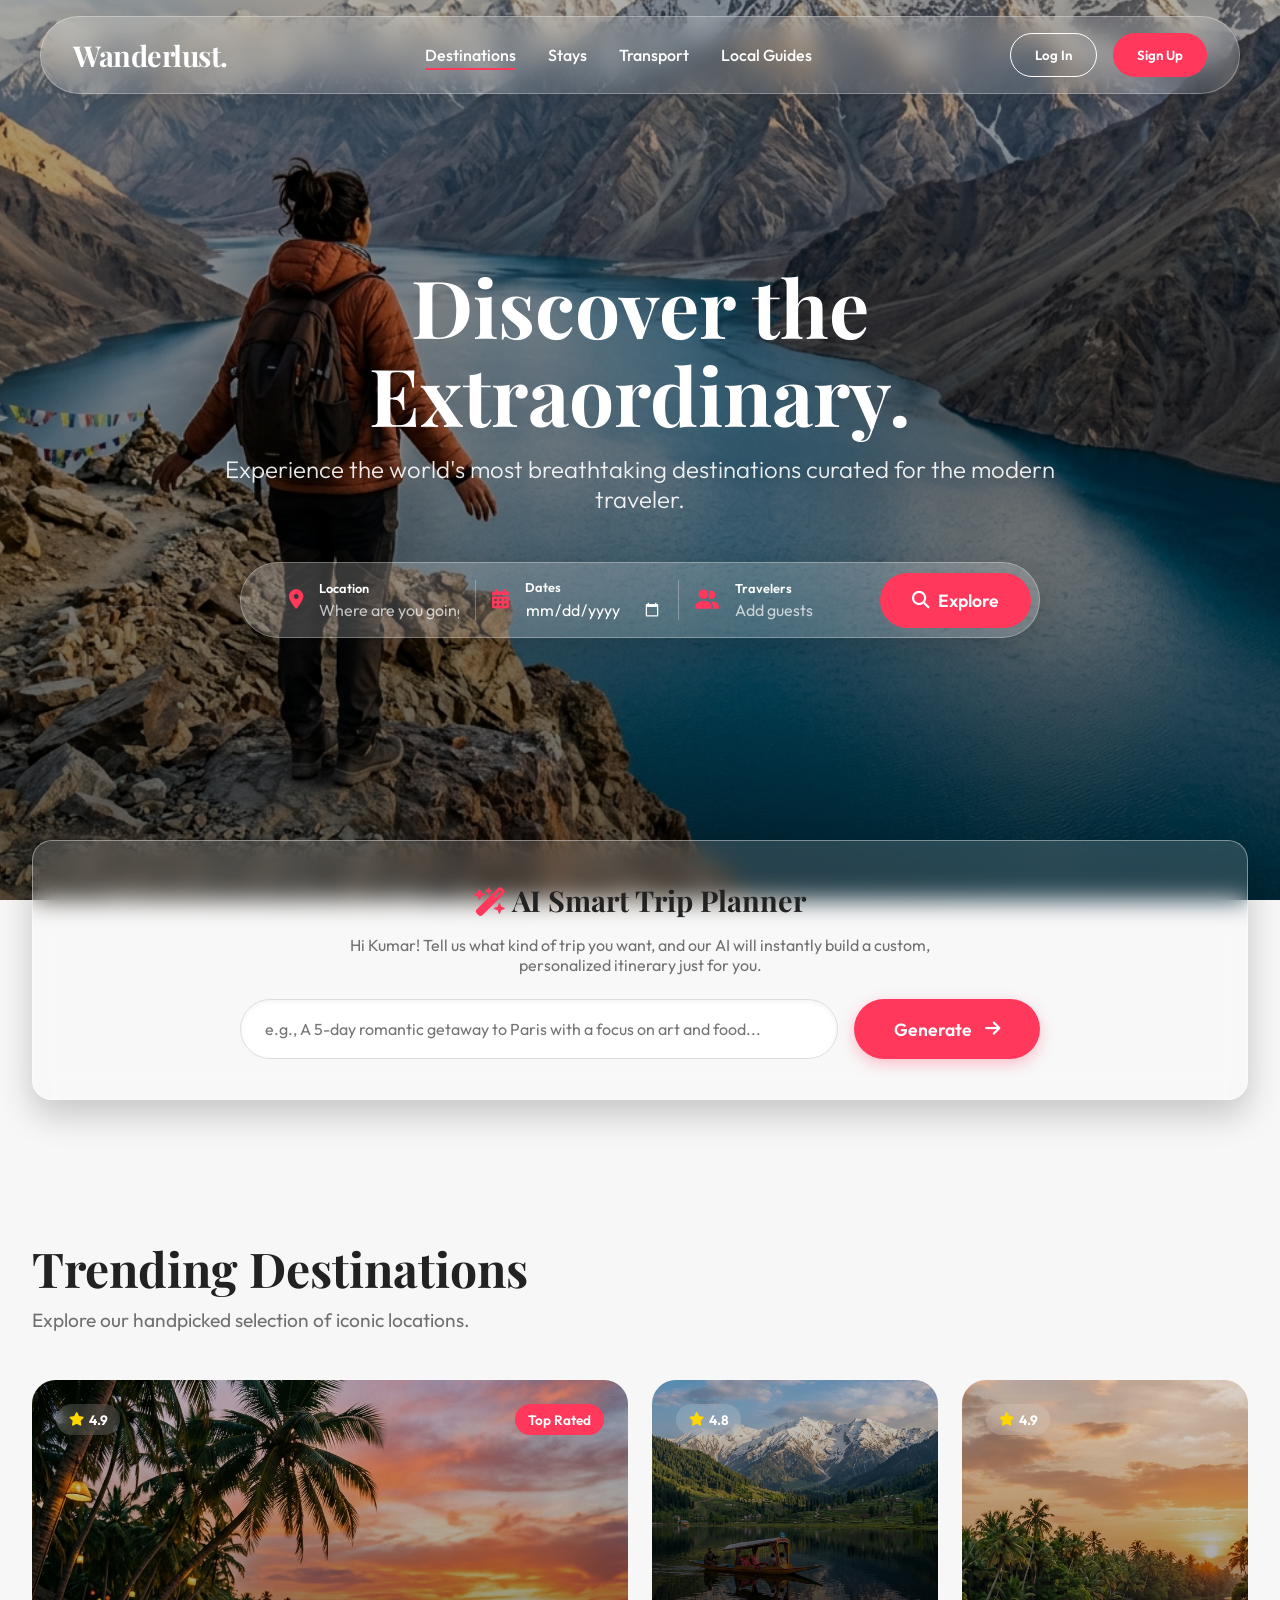
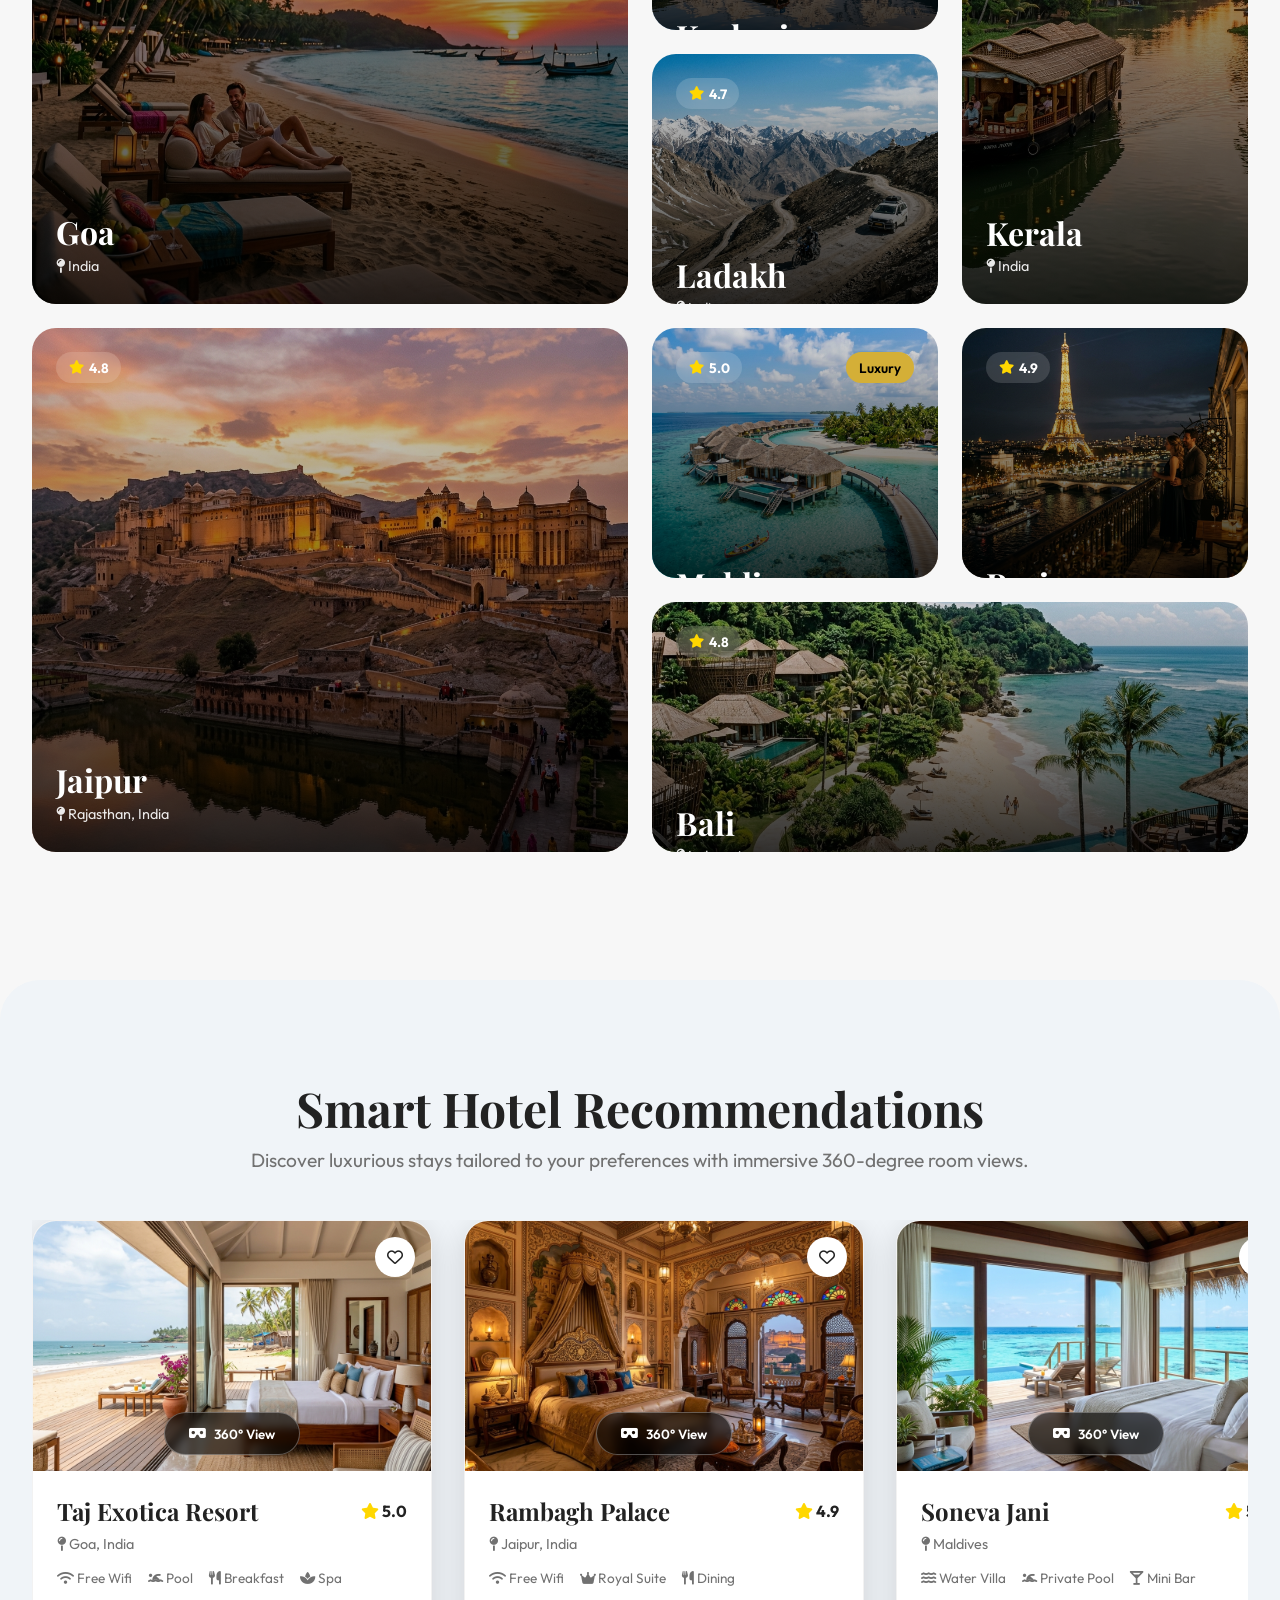
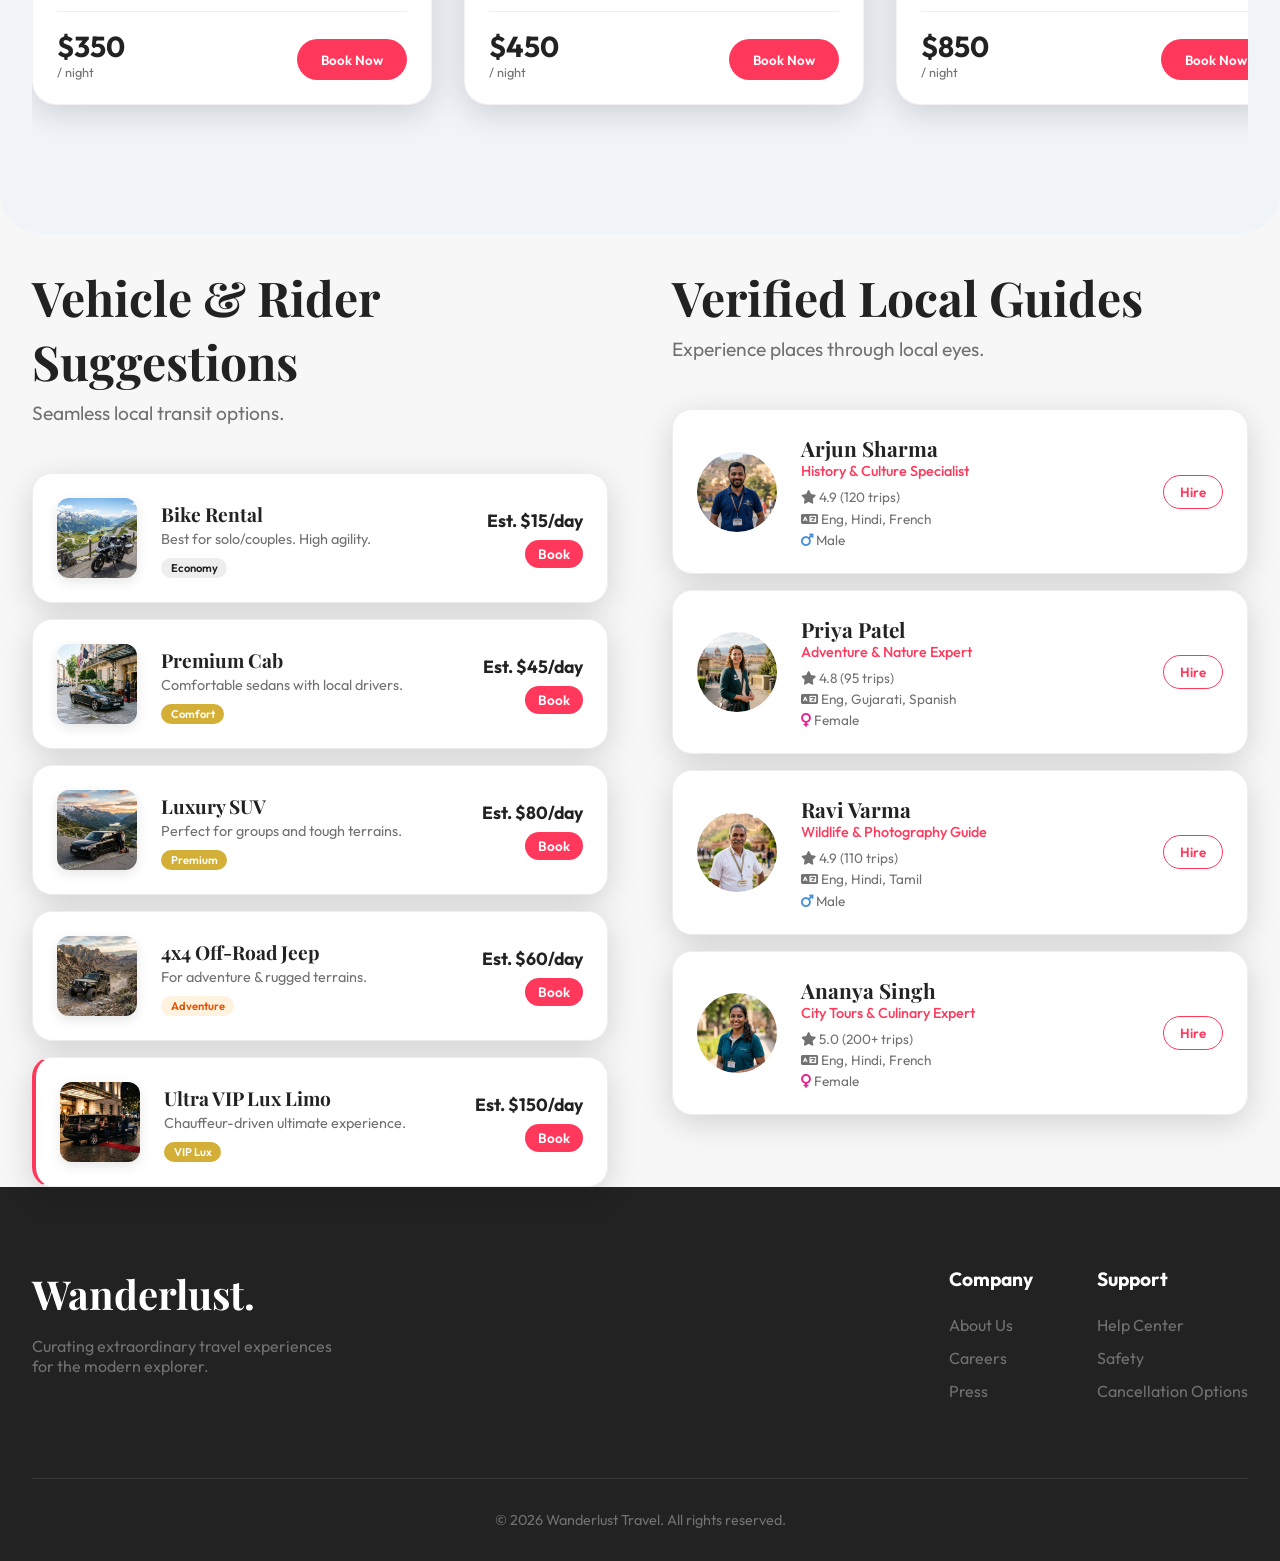
==== commit 409df25a: "Initial commit" ====
--- a/target/classes/static/index.html
+++ b/target/classes/static/index.html
@@ -440,7 +440,7 @@
                 </div>
                 <div class="transport-cards">
                     <div class="transport-card glass hover-float">
-                        <div class="icon-circle"><i class="fa-solid fa-motorcycle"></i></div>
+                        <img src="images/vehicle_bike_1778920240935.png" class="transport-img" alt="Bike">
                         <div class="transport-info">
                             <h4>Bike Rental</h4>
                             <p>Best for solo/couples. High agility.</p>
@@ -448,10 +448,13 @@
                                 <span class="tag">Economy</span>
                             </div>
                         </div>
-                        <div class="transport-price">Est. $15/day</div>
+                        <div class="transport-price" style="display: flex; flex-direction: column; align-items: flex-end; gap: 0.5rem;">
+                            <div>Est. $15/day</div>
+                            <button class="btn btn-primary" style="padding: 0.3rem 0.8rem; font-size: 0.85rem;" onclick="openBookingModal('car', 'Bike Rental', '$15/day')">Book</button>
+                        </div>
                     </div>
                     <div class="transport-card glass hover-float">
-                        <div class="icon-circle"><i class="fa-solid fa-car-side"></i></div>
+                        <img src="images/vehicle_cab_1778920260444.png" class="transport-img" alt="Premium Cab">
                         <div class="transport-info">
                             <h4>Premium Cab</h4>
                             <p>Comfortable sedans with local drivers.</p>
@@ -459,10 +462,13 @@
                                 <span class="tag luxury">Comfort</span>
                             </div>
                         </div>
-                        <div class="transport-price">Est. $45/day</div>
+                        <div class="transport-price" style="display: flex; flex-direction: column; align-items: flex-end; gap: 0.5rem;">
+                            <div>Est. $45/day</div>
+                            <button class="btn btn-primary" style="padding: 0.3rem 0.8rem; font-size: 0.85rem;" onclick="openBookingModal('car', 'Premium Cab', '$45/day')">Book</button>
+                        </div>
                     </div>
                     <div class="transport-card glass hover-float">
-                        <div class="icon-circle"><i class="fa-solid fa-truck-monster"></i></div>
+                        <img src="images/vehicle_suv_1778920283230.png" class="transport-img" alt="Luxury SUV">
                         <div class="transport-info">
                             <h4>Luxury SUV</h4>
                             <p>Perfect for groups and tough terrains.</p>
@@ -470,10 +476,13 @@
                                 <span class="tag luxury">Premium</span>
                             </div>
                         </div>
-                        <div class="transport-price">Est. $80/day</div>
+                        <div class="transport-price" style="display: flex; flex-direction: column; align-items: flex-end; gap: 0.5rem;">
+                            <div>Est. $80/day</div>
+                            <button class="btn btn-primary" style="padding: 0.3rem 0.8rem; font-size: 0.85rem;" onclick="openBookingModal('car', 'Luxury SUV', '$80/day')">Book</button>
+                        </div>
                     </div>
                     <div class="transport-card glass hover-float">
-                        <div class="icon-circle"><i class="fa-solid fa-mountain"></i></div>
+                        <img src="images/vehicle_jeep_1778920303531.png" class="transport-img" alt="4x4 Jeep">
                         <div class="transport-info">
                             <h4>4x4 Off-Road Jeep</h4>
                             <p>For adventure & rugged terrains.</p>
@@ -481,10 +490,13 @@
                                 <span class="tag" style="background: #FFF3E0; color: #E65100;">Adventure</span>
                             </div>
                         </div>
-                        <div class="transport-price">Est. $60/day</div>
+                        <div class="transport-price" style="display: flex; flex-direction: column; align-items: flex-end; gap: 0.5rem;">
+                            <div>Est. $60/day</div>
+                            <button class="btn btn-primary" style="padding: 0.3rem 0.8rem; font-size: 0.85rem;" onclick="openBookingModal('car', '4x4 Off-Road Jeep', '$60/day')">Book</button>
+                        </div>
                     </div>
                     <div class="transport-card glass hover-float" style="border-left: 4px solid var(--primary);">
-                        <div class="icon-circle"><i class="fa-solid fa-car"></i></div>
+                        <img src="images/vehicle_limo_1778920321526.png" class="transport-img" alt="VIP Limo">
                         <div class="transport-info">
                             <h4>Ultra VIP Lux Limo</h4>
                             <p>Chauffeur-driven ultimate experience.</p>
@@ -492,7 +504,10 @@
                                 <span class="tag luxury">VIP Lux</span>
                             </div>
                         </div>
-                        <div class="transport-price">Est. $150/day</div>
+                        <div class="transport-price" style="display: flex; flex-direction: column; align-items: flex-end; gap: 0.5rem;">
+                            <div>Est. $150/day</div>
+                            <button class="btn btn-primary" style="padding: 0.3rem 0.8rem; font-size: 0.85rem;" onclick="openBookingModal('car', 'Ultra VIP Lux Limo', '$150/day')">Book</button>
+                        </div>
                     </div>
                 </div>
             </div>
--- a/target/classes/static/css/style.css
+++ b/target/classes/static/css/style.css
@@ -695,6 +695,14 @@
     font-size: 1.5rem;
     color: var(--primary);
     margin-right: 1.5rem;
+}
+
+.transport-img {
+    width: 80px; height: 80px;
+    border-radius: 12px;
+    object-fit: cover;
+    margin-right: 1.5rem;
+    box-shadow: 0 4px 12px rgba(0,0,0,0.1);
 }
 
 .transport-info {
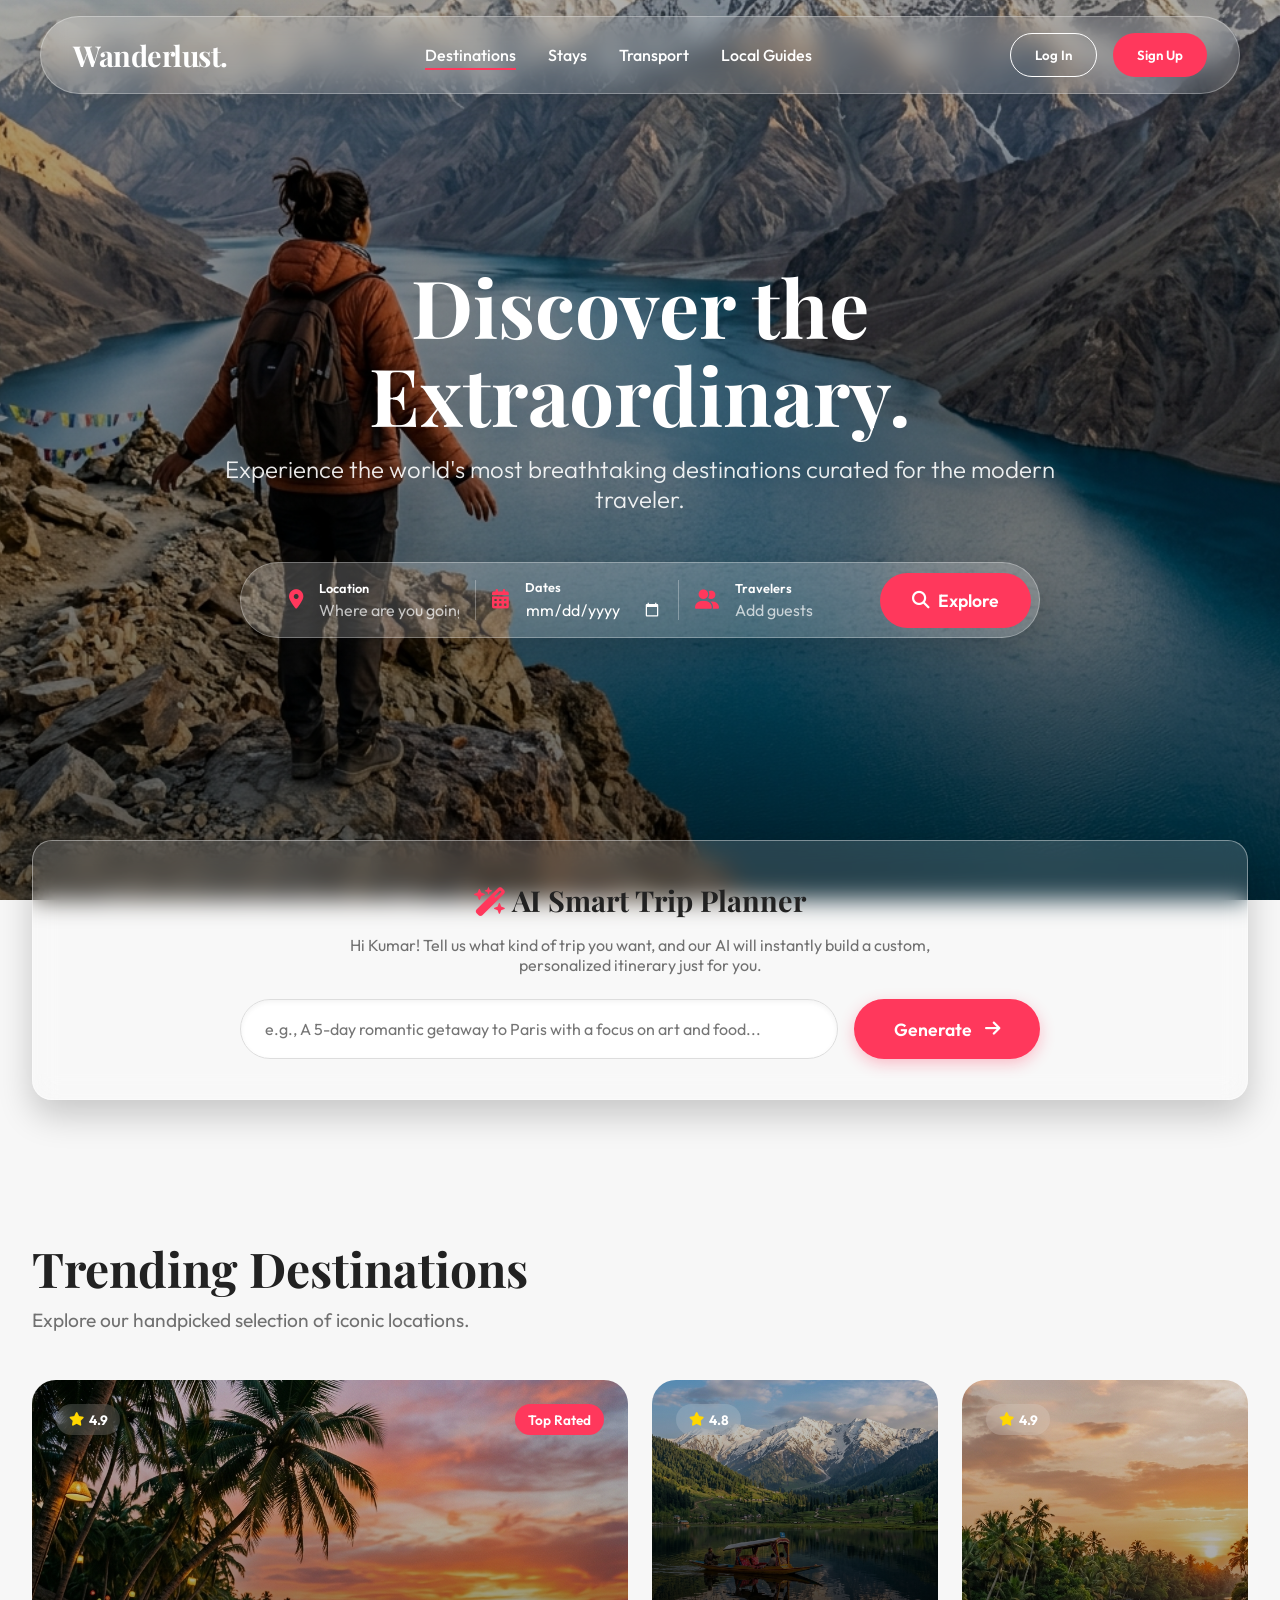
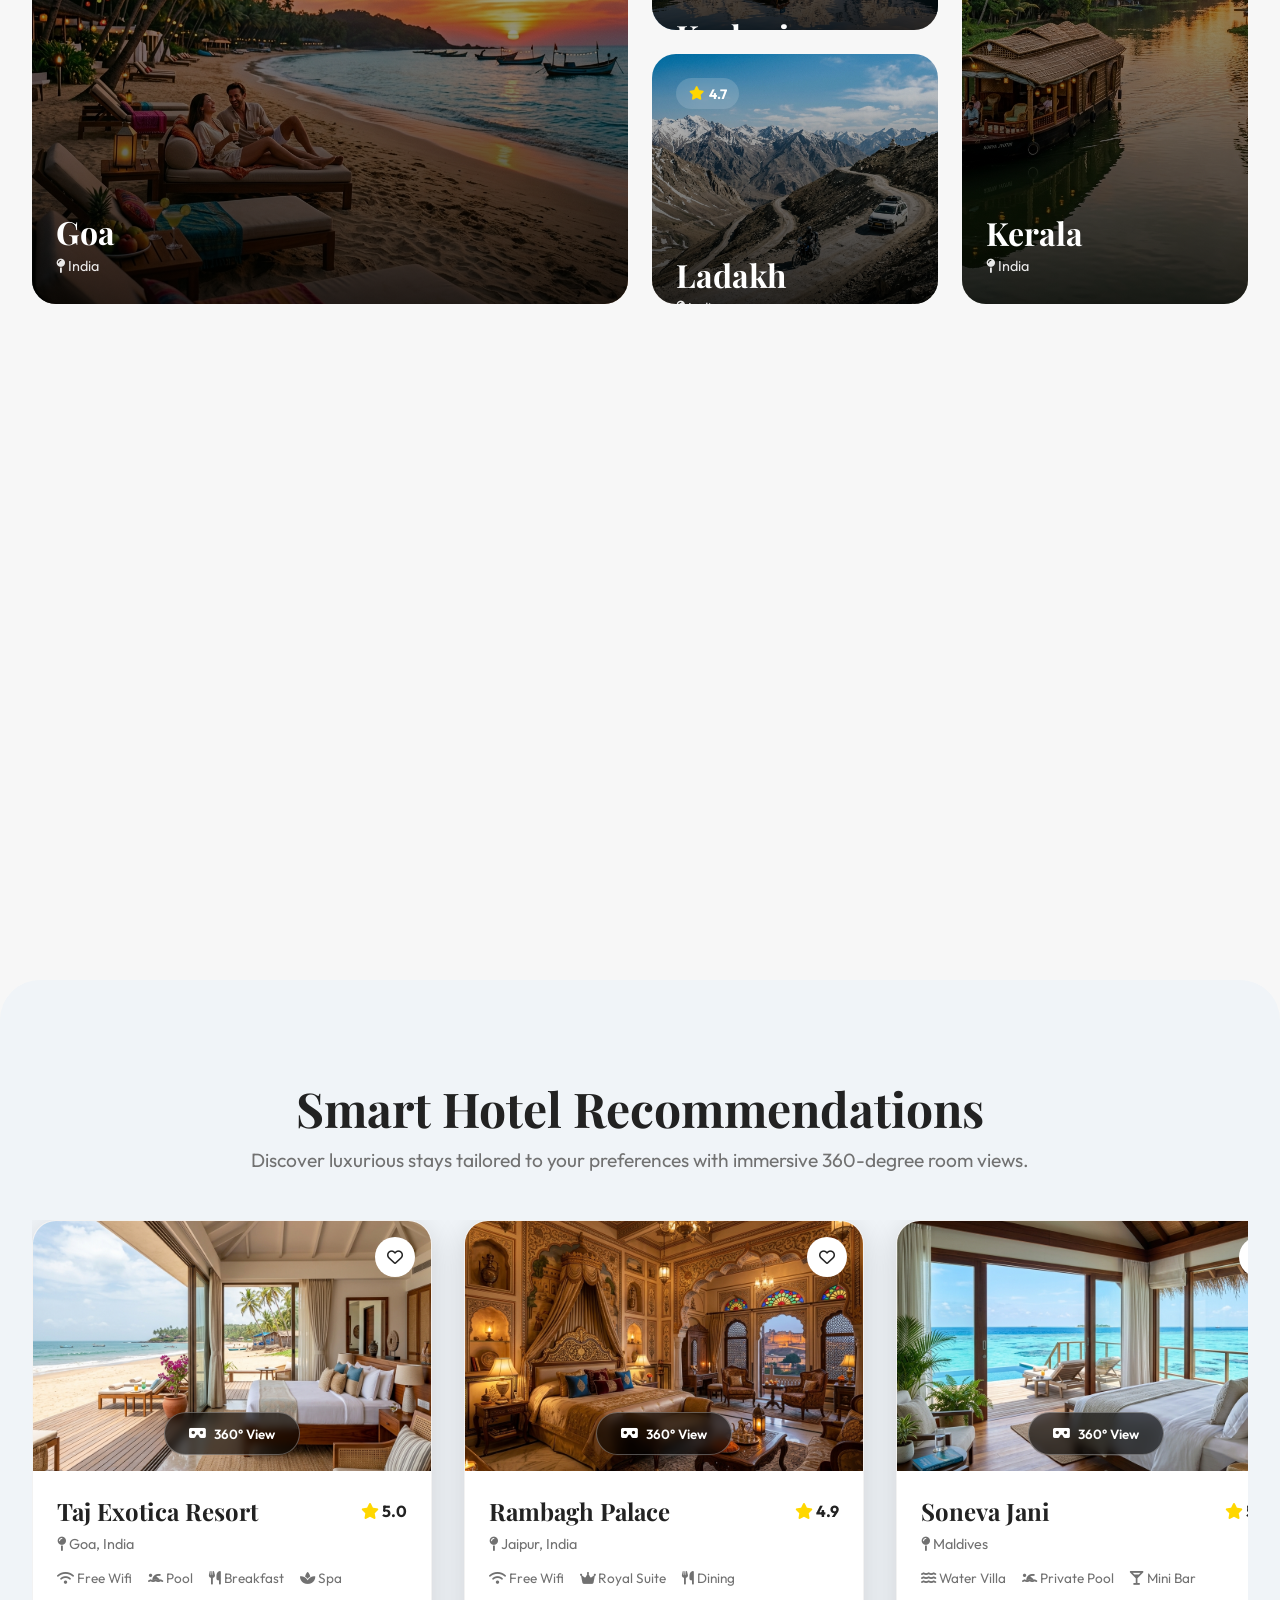
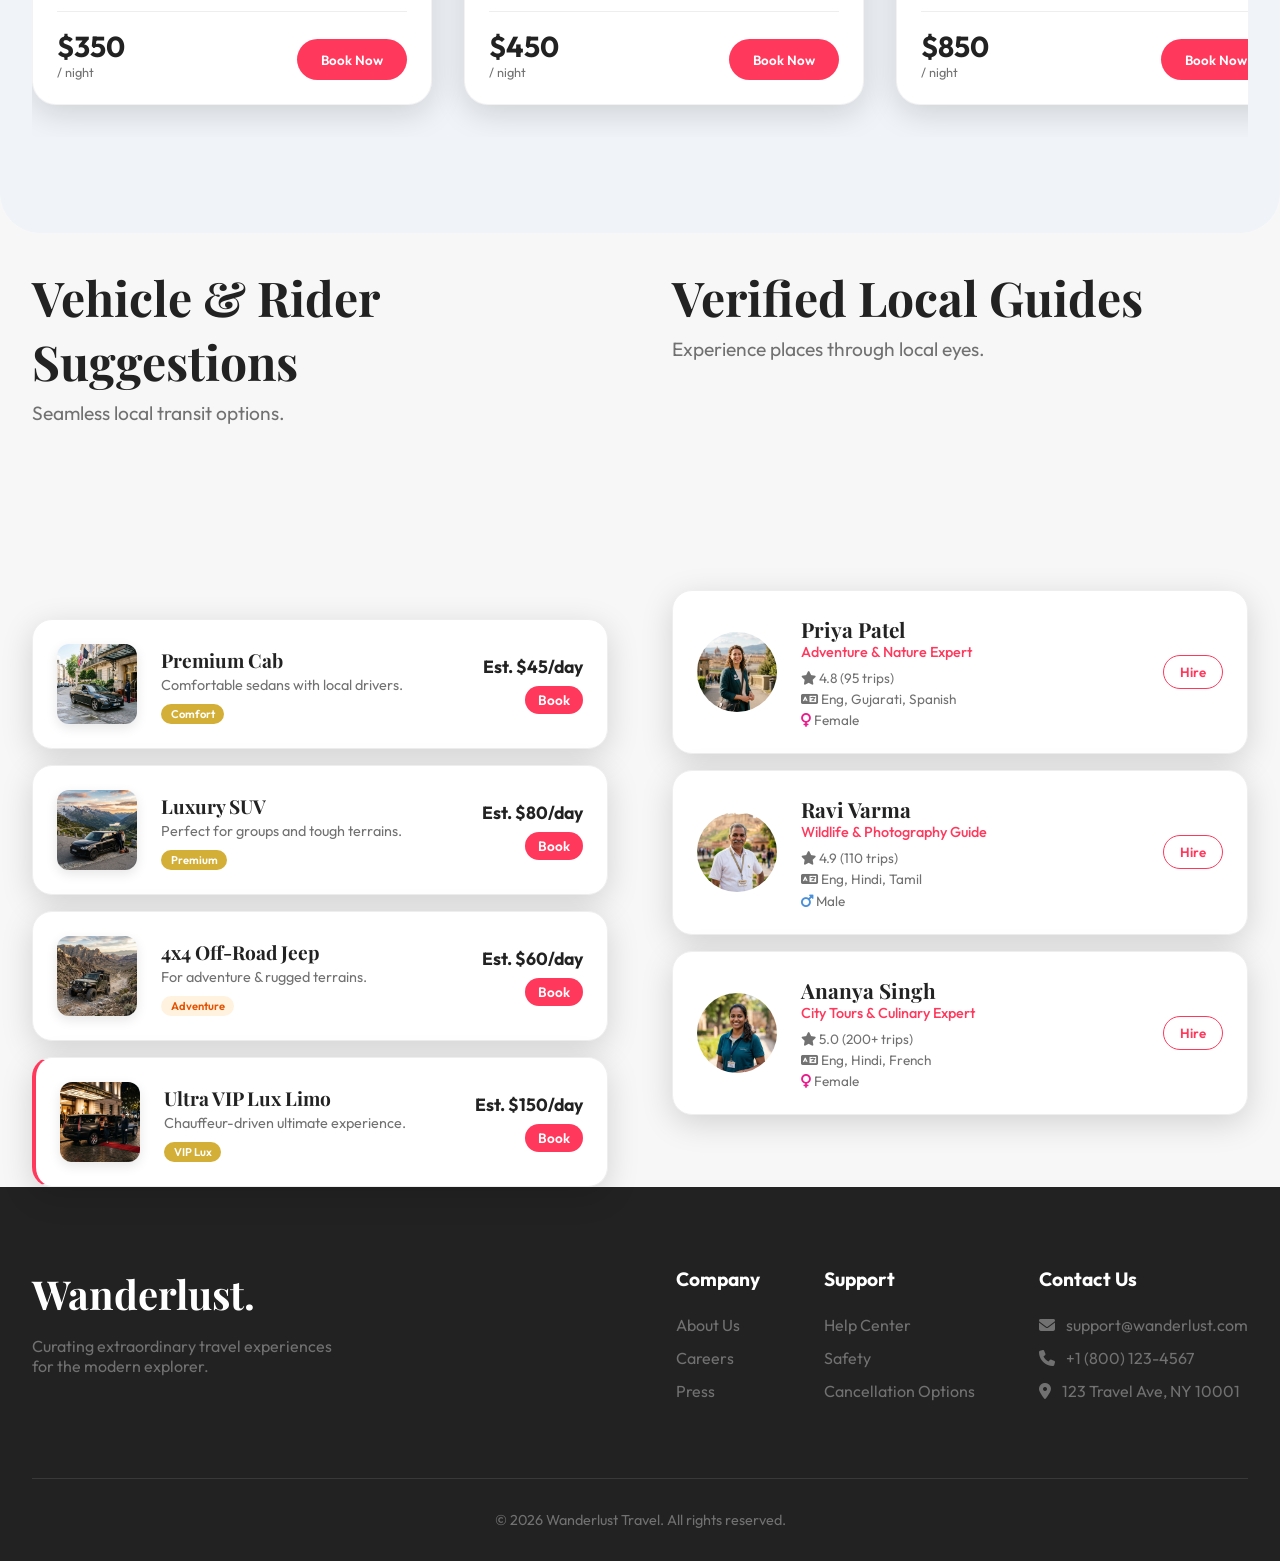
==== commit 1d5db64a: "Added footer" ====
--- a/target/classes/static/index.html
+++ b/target/classes/static/index.html
@@ -785,7 +785,7 @@
                 </div>
                 <div class="input-group">
                     <i class="fa-solid fa-phone"></i>
-                    <input type="tel" id="booking-phone" placeholder="Phone Number" required>
+                    <input type="tel" id="booking-phone" placeholder="Phone Number" pattern="[0-9]{10}" maxlength="10" title="Please enter a valid 10-digit phone number" required>
                 </div>
                 <div style="display: grid; grid-template-columns: 1fr 1fr; gap: 1rem;">
                     <div class="input-group">
@@ -822,6 +822,19 @@
         </div>
     </div>
 
+    <!-- Info Modal -->
+    <div class="modal" id="modal-info">
+        <div class="modal-content glass" style="max-width: 600px; padding: 3rem 2rem;">
+            <button class="close-btn" onclick="closeInfoModal()"><i class="fa-solid fa-xmark"></i></button>
+            <h3 id="info-title" style="margin-bottom: 1.5rem; color: var(--primary);">Title</h3>
+            <div id="info-content" style="color: var(--dark-muted); line-height: 1.6; font-size: 1rem;">
+                <!-- Content injected here -->
+            </div>
+            <button class="btn btn-primary" style="margin-top: 2rem; padding: 0.5rem 1.5rem;" onclick="closeInfoModal()">Close</button>
+        </div>
+    </div>
+
+
 
     <!-- Footer -->
     <footer class="footer">
@@ -833,15 +846,21 @@
             <div class="footer-links">
                 <div class="link-group">
                     <h4>Company</h4>
-                    <a href="#">About Us</a>
-                    <a href="#">Careers</a>
-                    <a href="#">Press</a>
+                    <a href="#" onclick="openInfoModal('About Us')">About Us</a>
+                    <a href="#" onclick="openInfoModal('Careers')">Careers</a>
+                    <a href="#" onclick="openInfoModal('Press')">Press</a>
                 </div>
                 <div class="link-group">
                     <h4>Support</h4>
-                    <a href="#">Help Center</a>
-                    <a href="#">Safety</a>
-                    <a href="#">Cancellation Options</a>
+                    <a href="#" onclick="openInfoModal('Help Center')">Help Center</a>
+                    <a href="#" onclick="openInfoModal('Safety')">Safety</a>
+                    <a href="#" onclick="openInfoModal('Cancellation Options')">Cancellation Options</a>
+                </div>
+                <div class="link-group">
+                    <h4>Contact Us</h4>
+                    <a href="mailto:support@wanderlust.com"><i class="fa-solid fa-envelope" style="margin-right: 8px;"></i> support@wanderlust.com</a>
+                    <a href="tel:+18001234567"><i class="fa-solid fa-phone" style="margin-right: 8px;"></i> +1 (800) 123-4567</a>
+                    <a href="#"><i class="fa-solid fa-location-dot" style="margin-right: 8px;"></i> 123 Travel Ave, NY 10001</a>
                 </div>
             </div>
         </div>
